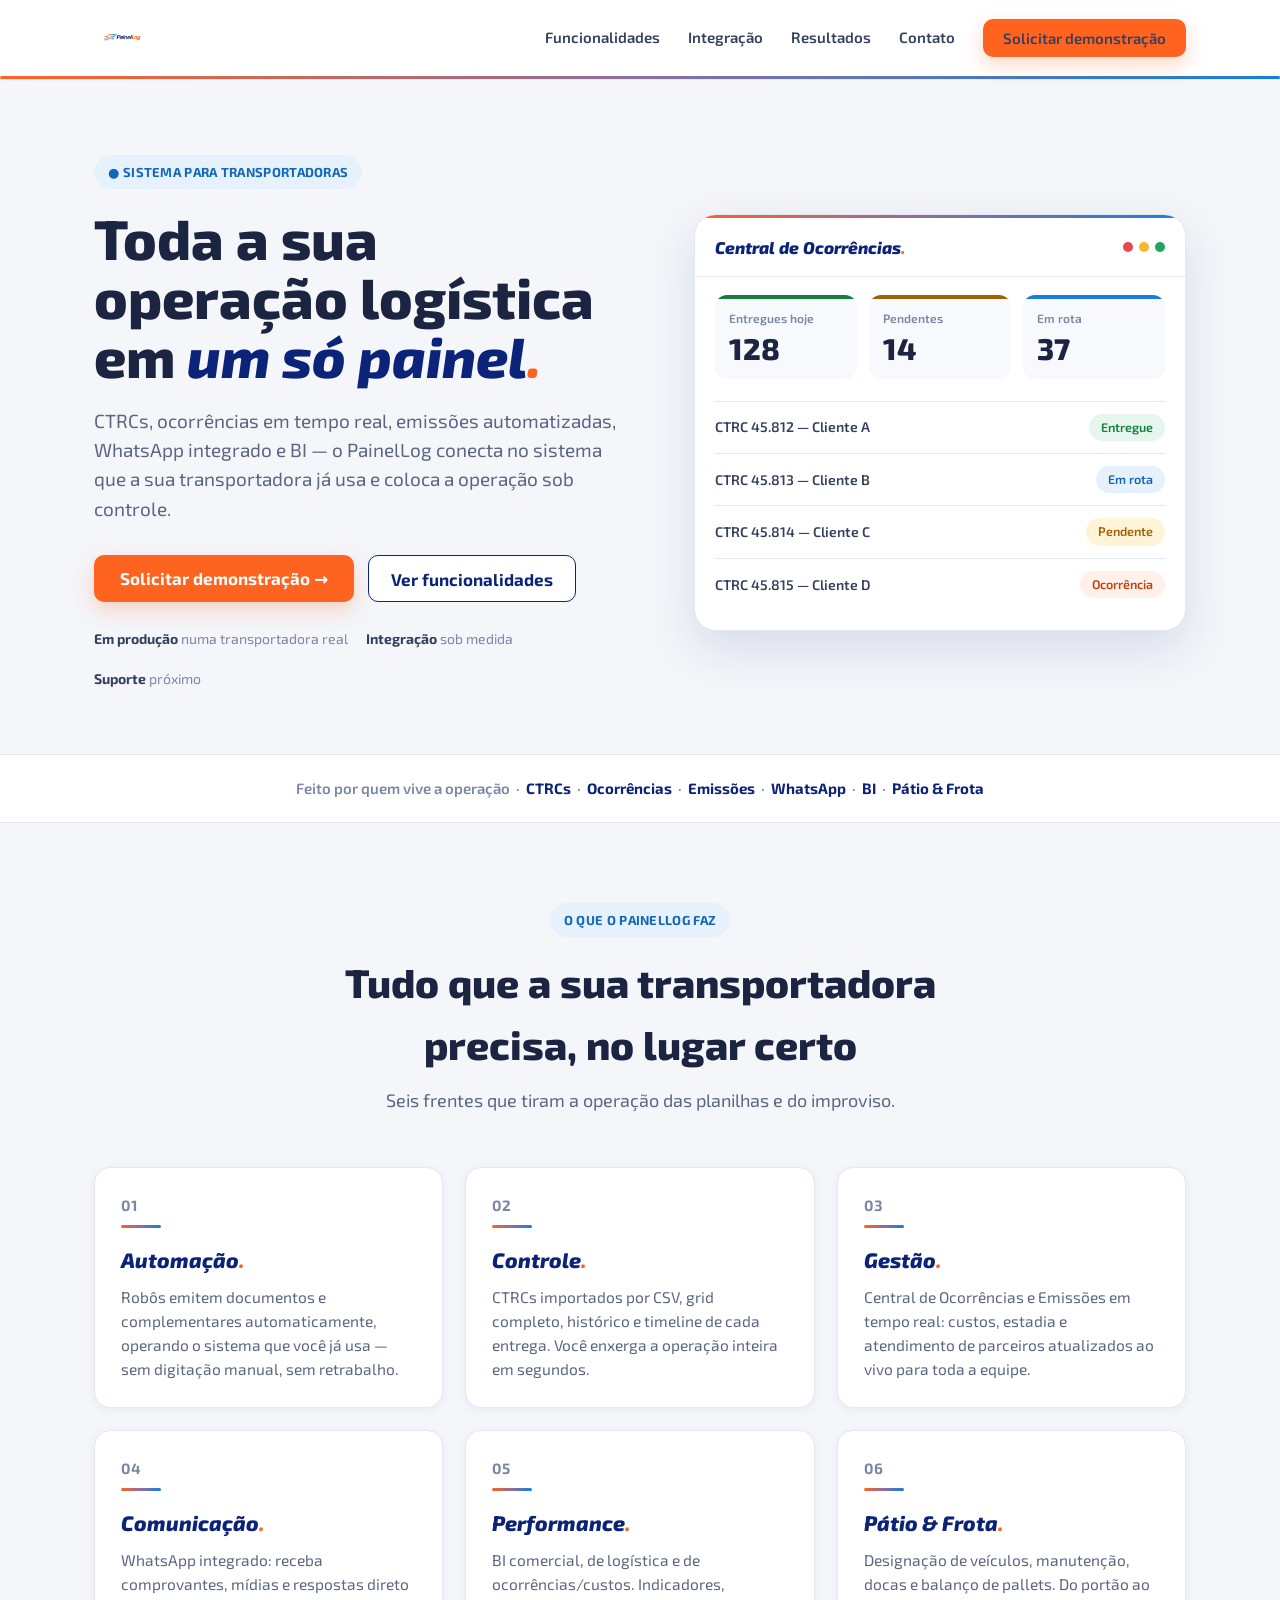
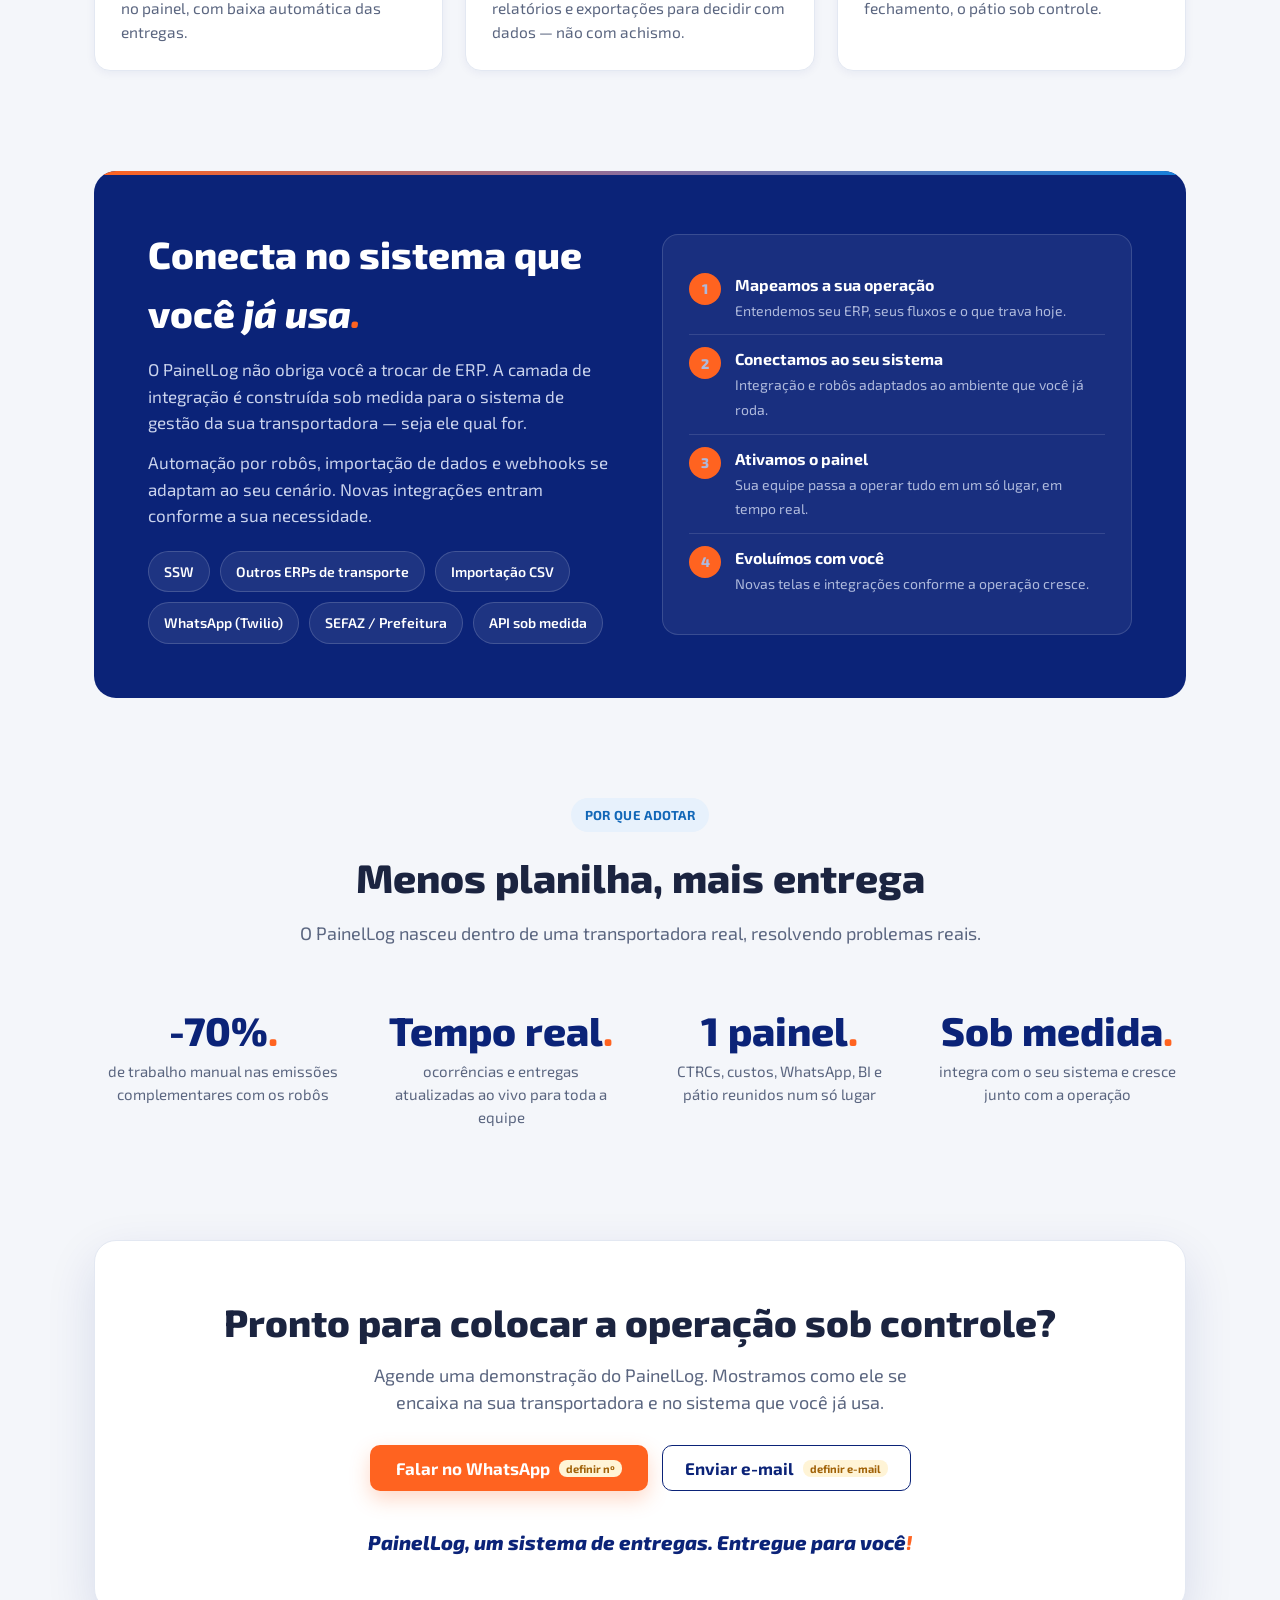
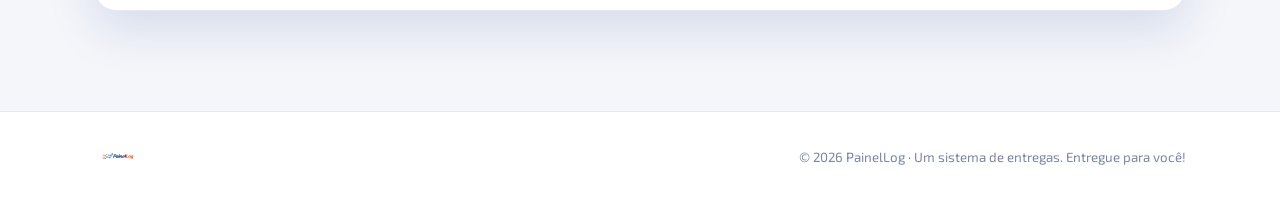
==== index.html @ 9c0a28b3 "Landing page PainelLog (site de divulgação) Site estático single-file com a identidade visual Painel" ====
<!doctype html>
<html lang="pt-BR">
<head>
<meta charset="utf-8">
<meta name="viewport" content="width=device-width, initial-scale=1">
<title>PainelLog — Um sistema de entregas. Entregue para você!</title>
<meta name="description" content="PainelLog é o sistema de gestão para transportadoras: CTRCs, central de ocorrências em tempo real, emissões automatizadas, WhatsApp integrado, BI e controle de pátio e frota. Conecta no sistema que sua transportadora já usa.">
<meta property="og:title" content="PainelLog — sistema de entregas para transportadoras">
<meta property="og:description" content="Automação, controle e gestão da sua operação logística em um só painel. Conecta no sistema que você já usa.">
<meta property="og:type" content="website">
<meta property="og:locale" content="pt_BR">
<link rel="preconnect" href="https://fonts.googleapis.com">
<link rel="preconnect" href="https://fonts.gstatic.com" crossorigin>
<link href="https://fonts.googleapis.com/css2?family=Exo+2:ital,wght@0,400;0,500;0,600;0,700;0,800;1,800&display=swap" rel="stylesheet">
<style>
:root{
  --pl-navy:#0B2378; --pl-orange:#FF6320; --pl-blue:#1580DB; --pl-purple:#8A6FA0;
  --pl-gradient:linear-gradient(90deg,#FF6320 0%,#8A6FA0 50%,#1580DB 100%);
  --pl-bg:#F4F6FA; --pl-surface:#FFFFFF; --pl-surface-alt:#F7F9FD;
  --pl-border:#D9DFEB; --pl-divider:#E3E8F2;
  --pl-text:#1B2440; --pl-text-2:#34405E; --pl-text-3:#5B6680; --pl-text-4:#7A86A3;
  --pl-success-bg:#E6F6EE; --pl-success-fg:#15803D;
  --pl-warning-bg:#FFF4D6; --pl-warning-fg:#A16207;
  --pl-alert-bg:#FFF1EA; --pl-alert-fg:#C2410C;
  --pl-info-bg:#E7F1FC; --pl-info-fg:#1267B8;
  --pl-font:'Exo 2',system-ui,sans-serif;
  --pl-radius-sm:10px; --pl-radius-md:16px; --pl-radius-lg:22px; --pl-radius-pill:999px;
  --pl-shadow-card:0 2px 10px rgba(11,35,120,.06);
  --pl-shadow-lift:0 18px 50px rgba(11,35,120,.12);
  --pl-maxw:1140px;
}
*{box-sizing:border-box}
html{scroll-behavior:smooth}
body{margin:0;background:var(--pl-bg);color:var(--pl-text);font-family:var(--pl-font);line-height:1.55;-webkit-font-smoothing:antialiased}
a{color:var(--pl-blue);text-decoration:none}
a:hover{color:var(--pl-navy)}
img{max-width:100%;display:block}
.wrap{max-width:var(--pl-maxw);margin:0 auto;padding:0 24px}
.pl-title{font-weight:800;font-style:italic;color:var(--pl-navy)}
.pl-title .dot{color:var(--pl-orange)}
.grad-line{height:3px;background:var(--pl-gradient);border-radius:2px}

/* Botões */
.btn{display:inline-flex;align-items:center;gap:9px;font:700 17px var(--pl-font);border-radius:var(--pl-radius-sm);padding:13px 26px;border:0;cursor:pointer;transition:.18s transform,.18s box-shadow,.18s background}
.btn--primary{background:var(--pl-orange);color:#fff;box-shadow:0 8px 20px rgba(255,99,32,.25)}
.btn--primary:hover{color:#fff;transform:translateY(-2px);box-shadow:0 12px 26px rgba(255,99,32,.34)}
.btn--secondary{background:var(--pl-navy);color:#fff}
.btn--secondary:hover{color:#fff;transform:translateY(-2px)}
.btn--outline{background:#fff;color:var(--pl-navy);border:1.5px solid var(--pl-navy);padding:11.5px 22px}
.btn--outline:hover{background:var(--pl-navy);color:#fff}
.btn--ghost{background:transparent;color:var(--pl-navy);padding:10px 14px}

/* Header */
header{position:sticky;top:0;z-index:50;background:var(--pl-surface);box-shadow:0 1px 0 var(--pl-divider)}
header .bar{display:flex;align-items:center;justify-content:space-between;height:76px}
.brand{display:flex;align-items:center;gap:10px}
.brand img{height:40px;width:auto}
nav.main{display:flex;gap:28px;align-items:center}
nav.main a{color:var(--pl-text-2);font-weight:600;font-size:15px}
nav.main a:hover{color:var(--pl-navy)}
header .grad-line{height:3px}
.menu-btn{display:none;background:none;border:0;cursor:pointer;padding:8px}
.menu-btn span{display:block;width:24px;height:2.5px;background:var(--pl-navy);margin:5px 0;border-radius:2px}

/* Hero */
.hero{padding:76px 0 64px}
.hero .grid{display:grid;grid-template-columns:1.05fr .95fr;gap:56px;align-items:center}
.eyebrow{display:inline-flex;align-items:center;gap:8px;background:var(--pl-info-bg);color:var(--pl-info-fg);font-weight:700;font-size:13px;letter-spacing:.3px;text-transform:uppercase;padding:7px 14px;border-radius:var(--pl-radius-pill)}
.hero h1{font-size:clamp(34px,5vw,56px);line-height:1.05;margin:20px 0 0;font-weight:800;color:var(--pl-text)}
.hero h1 .pl-title{display:inline}
.hero p.lead{font-size:19px;color:var(--pl-text-3);margin:20px 0 32px;max-width:540px}
.hero .cta-row{display:flex;gap:14px;flex-wrap:wrap}
.hero .trust{margin-top:26px;color:var(--pl-text-4);font-size:14px;display:flex;gap:18px;flex-wrap:wrap}
.hero .trust b{color:var(--pl-text-2)}

/* Mockup do painel */
.mock{background:var(--pl-surface);border-radius:var(--pl-radius-lg);box-shadow:var(--pl-shadow-lift);overflow:hidden;border:1px solid var(--pl-divider)}
.mock .top{height:3px;background:var(--pl-gradient)}
.mock .mhead{display:flex;align-items:center;justify-content:space-between;padding:16px 20px;border-bottom:1px solid var(--pl-divider)}
.mock .mtitle{font-weight:800;font-style:italic;color:var(--pl-navy);font-size:17px}
.mock .mtitle .dot{color:var(--pl-orange)}
.dots{display:flex;gap:6px}
.dots i{width:10px;height:10px;border-radius:50%;display:block}
.kpis{display:grid;grid-template-columns:repeat(3,1fr);gap:12px;padding:18px 20px}
.kpi{background:var(--pl-surface-alt);border-radius:12px;padding:14px;position:relative;overflow:hidden}
.kpi::before{content:"";position:absolute;top:0;left:0;right:0;height:4px}
.kpi.k1::before{background:var(--pl-success-fg)}
.kpi.k2::before{background:var(--pl-warning-fg)}
.kpi.k3::before{background:var(--pl-blue)}
.kpi .lbl{font-size:12px;color:var(--pl-text-4);font-weight:600}
.kpi .val{font-size:30px;font-weight:800;line-height:1.1;color:var(--pl-text);margin-top:4px}
.rows{padding:4px 20px 20px}
.row{display:flex;align-items:center;justify-content:space-between;padding:12px 0;border-top:1px solid var(--pl-divider)}
.row .who{font-weight:600;color:var(--pl-text-2);font-size:14px}
.pill{display:inline-block;padding:4px 12px;border-radius:var(--pl-radius-pill);font-size:12.5px;font-weight:600}
.pill--success{background:var(--pl-success-bg);color:var(--pl-success-fg)}
.pill--warning{background:var(--pl-warning-bg);color:var(--pl-warning-fg)}
.pill--alert{background:var(--pl-alert-bg);color:var(--pl-alert-fg)}
.pill--info{background:var(--pl-info-bg);color:var(--pl-info-fg)}

/* Faixa de logos / credibilidade */
.band{background:var(--pl-surface);border-top:1px solid var(--pl-divider);border-bottom:1px solid var(--pl-divider)}
.band .wrap{display:flex;align-items:center;justify-content:center;gap:40px;flex-wrap:wrap;padding:22px 24px;color:var(--pl-text-4);font-weight:600;font-size:15px}
.band .wrap b{color:var(--pl-navy)}

/* Seções */
section.block{padding:80px 0}
.sec-head{max-width:720px;margin:0 auto 52px;text-align:center}
.sec-head .eyebrow{margin-bottom:14px}
.sec-head h2{font-size:clamp(28px,3.6vw,40px);margin:0 0 12px;font-weight:800;color:var(--pl-text)}
.sec-head p{color:var(--pl-text-3);font-size:18px;margin:0}

/* Funcionalidades 01-06 */
.features{display:grid;grid-template-columns:repeat(3,1fr);gap:22px}
.feat{background:var(--pl-surface);border-radius:var(--pl-radius-md);box-shadow:var(--pl-shadow-card);padding:26px;border:1px solid var(--pl-divider);transition:.2s transform,.2s box-shadow}
.feat:hover{transform:translateY(-4px);box-shadow:var(--pl-shadow-lift)}
.feat .num{font-weight:700;font-size:15px;color:var(--pl-text-4);letter-spacing:1px}
.feat .num-line{width:40px;margin:8px 0 16px}
.feat h3{margin:0 0 8px;font-size:21px;font-weight:800;font-style:italic;color:var(--pl-navy)}
.feat h3 .dot{color:var(--pl-orange)}
.feat p{margin:0;color:var(--pl-text-3);font-size:15.5px}

/* Integração */
.integra{background:var(--pl-navy);color:#fff;border-radius:var(--pl-radius-lg);padding:54px;position:relative;overflow:hidden}
.integra::after{content:"";position:absolute;inset:0 0 auto 0;height:4px;background:var(--pl-gradient)}
.integra .grid{display:grid;grid-template-columns:1fr 1fr;gap:44px;align-items:center}
.integra h2{color:#fff;font-size:clamp(26px,3.4vw,38px);margin:0 0 14px;font-weight:800}
.integra h2 .pl-title{color:#fff}
.integra h2 .dot{color:var(--pl-orange)}
.integra p{color:#C9D2EC;font-size:17px;margin:0 0 14px}
.chips{display:flex;flex-wrap:wrap;gap:10px;margin-top:22px}
.chip{background:rgba(255,255,255,.08);border:1px solid rgba(255,255,255,.16);color:#fff;padding:9px 15px;border-radius:var(--pl-radius-pill);font-size:14px;font-weight:600}
.flow{background:rgba(255,255,255,.06);border:1px solid rgba(255,255,255,.14);border-radius:var(--pl-radius-md);padding:26px}
.flow .step{display:flex;gap:14px;align-items:flex-start;padding:12px 0}
.flow .step:not(:last-child){border-bottom:1px solid rgba(255,255,255,.12)}
.flow .dotn{flex:0 0 32px;height:32px;border-radius:50%;background:var(--pl-orange);color:#fff;font-weight:800;display:flex;align-items:center;justify-content:center;font-size:15px}
.flow .step b{color:#fff;display:block;font-size:16px}
.flow .step span{color:#AEB9DC;font-size:14px}

/* Benefícios */
.benefits{display:grid;grid-template-columns:repeat(4,1fr);gap:20px}
.benefit{text-align:center;padding:10px}
.benefit .big{font-size:40px;font-weight:800;color:var(--pl-navy);line-height:1}
.benefit .big .dot{color:var(--pl-orange)}
.benefit p{color:var(--pl-text-3);font-size:15px;margin:10px 0 0}

/* CTA final */
.cta{background:var(--pl-surface);border-radius:var(--pl-radius-lg);box-shadow:var(--pl-shadow-lift);border:1px solid var(--pl-divider);padding:52px;text-align:center}
.cta h2{font-size:clamp(26px,3.4vw,38px);margin:0 0 10px;font-weight:800;color:var(--pl-text)}
.cta p{color:var(--pl-text-3);font-size:18px;margin:0 auto 28px;max-width:560px}
.cta .cta-row{display:flex;gap:14px;justify-content:center;flex-wrap:wrap}
.signature{margin-top:36px;font-weight:800;font-style:italic;color:var(--pl-navy);font-size:20px}
.signature .dot{color:var(--pl-orange)}

/* Footer */
footer{background:var(--pl-surface);border-top:1px solid var(--pl-divider);margin-top:20px}
footer .wrap{display:flex;align-items:center;justify-content:space-between;padding:28px 24px;flex-wrap:wrap;gap:16px}
footer .brand img{height:34px}
footer small{color:var(--pl-text-4)}
.todo{background:var(--pl-warning-bg);color:var(--pl-warning-fg);border-radius:8px;padding:2px 7px;font-size:11px;font-weight:700;vertical-align:middle}

@media(max-width:900px){
  nav.main{display:none}
  .menu-btn{display:block}
  .hero .grid{grid-template-columns:1fr;gap:38px}
  .features{grid-template-columns:1fr 1fr}
  .integra .grid{grid-template-columns:1fr;gap:28px}
  .integra{padding:36px}
  .benefits{grid-template-columns:1fr 1fr}
}
@media(max-width:560px){
  .features{grid-template-columns:1fr}
  .kpis{grid-template-columns:1fr 1fr}
  .cta,.mock .mhead{padding:28px}
  .hero{padding:48px 0 40px}
  section.block{padding:56px 0}
}
</style>
</head>
<body>

<header>
  <div class="wrap bar">
    <div class="brand">
      <img src="assets/painellog-logo.webp" alt="PainelLog">
    </div>
    <nav class="main">
      <a href="#funcionalidades">Funcionalidades</a>
      <a href="#integracao">Integração</a>
      <a href="#resultados">Resultados</a>
      <a href="#contato">Contato</a>
      <a href="#contato" class="btn btn--primary" style="padding:10px 20px;font-size:15px">Solicitar demonstração</a>
    </nav>
    <button class="menu-btn" aria-label="Menu"><span></span><span></span><span></span></button>
  </div>
  <div class="grad-line"></div>
</header>

<!-- HERO -->
<section class="hero">
  <div class="wrap grid">
    <div>
      <span class="eyebrow">● Sistema para transportadoras</span>
      <h1>Toda a sua operação logística em <span class="pl-title">um só painel<span class="dot">.</span></span></h1>
      <p class="lead">CTRCs, ocorrências em tempo real, emissões automatizadas, WhatsApp integrado e BI — o PainelLog conecta no sistema que a sua transportadora já usa e coloca a operação sob controle.</p>
      <div class="cta-row">
        <a href="#contato" class="btn btn--primary">Solicitar demonstração →</a>
        <a href="#funcionalidades" class="btn btn--outline">Ver funcionalidades</a>
      </div>
      <div class="trust">
        <span><b>Em produção</b> numa transportadora real</span>
        <span><b>Integração</b> sob medida</span>
        <span><b>Suporte</b> próximo</span>
      </div>
    </div>

    <!-- Mockup do painel -->
    <div class="mock" aria-hidden="true">
      <div class="top"></div>
      <div class="mhead">
        <div class="mtitle">Central de Ocorrências<span class="dot">.</span></div>
        <div class="dots"><i style="background:#E5484D"></i><i style="background:#F5B82E"></i><i style="background:#22A55B"></i></div>
      </div>
      <div class="kpis">
        <div class="kpi k1"><div class="lbl">Entregues hoje</div><div class="val">128</div></div>
        <div class="kpi k2"><div class="lbl">Pendentes</div><div class="val">14</div></div>
        <div class="kpi k3"><div class="lbl">Em rota</div><div class="val">37</div></div>
      </div>
      <div class="rows">
        <div class="row"><span class="who">CTRC 45.812 — Cliente A</span><span class="pill pill--success">Entregue</span></div>
        <div class="row"><span class="who">CTRC 45.813 — Cliente B</span><span class="pill pill--info">Em rota</span></div>
        <div class="row"><span class="who">CTRC 45.814 — Cliente C</span><span class="pill pill--warning">Pendente</span></div>
        <div class="row"><span class="who">CTRC 45.815 — Cliente D</span><span class="pill pill--alert">Ocorrência</span></div>
      </div>
    </div>
  </div>
</section>

<!-- BAND -->
<div class="band">
  <div class="wrap">
    <span>Feito por quem vive a operação &nbsp;·&nbsp; <b>CTRCs</b> &nbsp;·&nbsp; <b>Ocorrências</b> &nbsp;·&nbsp; <b>Emissões</b> &nbsp;·&nbsp; <b>WhatsApp</b> &nbsp;·&nbsp; <b>BI</b> &nbsp;·&nbsp; <b>Pátio &amp; Frota</b></span>
  </div>
</div>

<!-- FUNCIONALIDADES -->
<section class="block" id="funcionalidades">
  <div class="wrap">
    <div class="sec-head">
      <span class="eyebrow">O que o PainelLog faz</span>
      <h2>Tudo que a sua transportadora precisa, no lugar certo</h2>
      <p>Seis frentes que tiram a operação das planilhas e do improviso.</p>
    </div>
    <div class="features">
      <div class="feat">
        <div class="num">01</div><div class="grad-line num-line"></div>
        <h3>Automação<span class="dot">.</span></h3>
        <p>Robôs emitem documentos e complementares automaticamente, operando o sistema que você já usa — sem digitação manual, sem retrabalho.</p>
      </div>
      <div class="feat">
        <div class="num">02</div><div class="grad-line num-line"></div>
        <h3>Controle<span class="dot">.</span></h3>
        <p>CTRCs importados por CSV, grid completo, histórico e timeline de cada entrega. Você enxerga a operação inteira em segundos.</p>
      </div>
      <div class="feat">
        <div class="num">03</div><div class="grad-line num-line"></div>
        <h3>Gestão<span class="dot">.</span></h3>
        <p>Central de Ocorrências e Emissões em tempo real: custos, estadia e atendimento de parceiros atualizados ao vivo para toda a equipe.</p>
      </div>
      <div class="feat">
        <div class="num">04</div><div class="grad-line num-line"></div>
        <h3>Comunicação<span class="dot">.</span></h3>
        <p>WhatsApp integrado: receba comprovantes, mídias e respostas direto no painel, com baixa automática das entregas.</p>
      </div>
      <div class="feat">
        <div class="num">05</div><div class="grad-line num-line"></div>
        <h3>Performance<span class="dot">.</span></h3>
        <p>BI comercial, de logística e de ocorrências/custos. Indicadores, relatórios e exportações para decidir com dados — não com achismo.</p>
      </div>
      <div class="feat">
        <div class="num">06</div><div class="grad-line num-line"></div>
        <h3>Pátio &amp; Frota<span class="dot">.</span></h3>
        <p>Designação de veículos, manutenção, docas e balanço de pallets. Do portão ao fechamento, o pátio sob controle.</p>
      </div>
    </div>
  </div>
</section>

<!-- INTEGRAÇÃO -->
<section class="block" id="integracao" style="padding-top:20px">
  <div class="wrap">
    <div class="integra">
      <div class="grid">
        <div>
          <h2>Conecta no sistema que você <span class="pl-title">já usa<span class="dot">.</span></span></h2>
          <p>O PainelLog não obriga você a trocar de ERP. A camada de integração é construída sob medida para o sistema de gestão da sua transportadora — seja ele qual for.</p>
          <p>Automação por robôs, importação de dados e webhooks se adaptam ao seu cenário. Novas integrações entram conforme a sua necessidade.</p>
          <div class="chips">
            <span class="chip">SSW</span>
            <span class="chip">Outros ERPs de transporte</span>
            <span class="chip">Importação CSV</span>
            <span class="chip">WhatsApp (Twilio)</span>
            <span class="chip">SEFAZ / Prefeitura</span>
            <span class="chip">API sob medida</span>
          </div>
        </div>
        <div class="flow">
          <div class="step"><span class="dotn">1</span><div><b>Mapeamos a sua operação</b><span>Entendemos seu ERP, seus fluxos e o que trava hoje.</span></div></div>
          <div class="step"><span class="dotn">2</span><div><b>Conectamos ao seu sistema</b><span>Integração e robôs adaptados ao ambiente que você já roda.</span></div></div>
          <div class="step"><span class="dotn">3</span><div><b>Ativamos o painel</b><span>Sua equipe passa a operar tudo em um só lugar, em tempo real.</span></div></div>
          <div class="step"><span class="dotn">4</span><div><b>Evoluímos com você</b><span>Novas telas e integrações conforme a operação cresce.</span></div></div>
        </div>
      </div>
    </div>
  </div>
</section>

<!-- RESULTADOS -->
<section class="block" id="resultados" style="padding-top:20px">
  <div class="wrap">
    <div class="sec-head">
      <span class="eyebrow">Por que adotar</span>
      <h2>Menos planilha, mais entrega</h2>
      <p>O PainelLog nasceu dentro de uma transportadora real, resolvendo problemas reais.</p>
    </div>
    <div class="benefits">
      <div class="benefit"><div class="big">-70%<span class="dot">.</span></div><p>de trabalho manual nas emissões complementares com os robôs</p></div>
      <div class="benefit"><div class="big">Tempo&nbsp;real<span class="dot">.</span></div><p>ocorrências e entregas atualizadas ao vivo para toda a equipe</p></div>
      <div class="benefit"><div class="big">1&nbsp;painel<span class="dot">.</span></div><p>CTRCs, custos, WhatsApp, BI e pátio reunidos num só lugar</p></div>
      <div class="benefit"><div class="big">Sob&nbsp;medida<span class="dot">.</span></div><p>integra com o seu sistema e cresce junto com a operação</p></div>
    </div>
  </div>
</section>

<!-- CONTATO / CTA -->
<section class="block" id="contato" style="padding-top:20px">
  <div class="wrap">
    <div class="cta">
      <h2>Pronto para colocar a operação sob controle?</h2>
      <p>Agende uma demonstração do PainelLog. Mostramos como ele se encaixa na sua transportadora e no sistema que você já usa.</p>
      <div class="cta-row">
        <!-- TODO: trocar NUMERO pelo WhatsApp real (formato 55DDDNUMERO) -->
        <a href="https://wa.me/55SEUNUMERO?text=Quero%20uma%20demonstra%C3%A7%C3%A3o%20do%20PainelLog" class="btn btn--primary">Falar no WhatsApp <span class="todo">definir nº</span></a>
        <!-- TODO: trocar pelo e-mail comercial real -->
        <a href="mailto:contato@painellog.com.br?subject=Demonstra%C3%A7%C3%A3o%20PainelLog" class="btn btn--outline">Enviar e-mail <span class="todo">definir e-mail</span></a>
      </div>
      <div class="signature">PainelLog, um sistema de entregas. Entregue para você<span class="dot">!</span></div>
    </div>
  </div>
</section>

<footer>
  <div class="wrap">
    <div class="brand"><img src="assets/painellog-logo.webp" alt="PainelLog"></div>
    <small>© 2026 PainelLog · Um sistema de entregas. Entregue para você!</small>
  </div>
</footer>

<script>
// menu mobile simples: rola para funcionalidades (placeholder até termos um drawer)
document.querySelector('.menu-btn')?.addEventListener('click',function(){
  document.getElementById('funcionalidades')?.scrollIntoView({behavior:'smooth'});
});
</script>
</body>
</html>
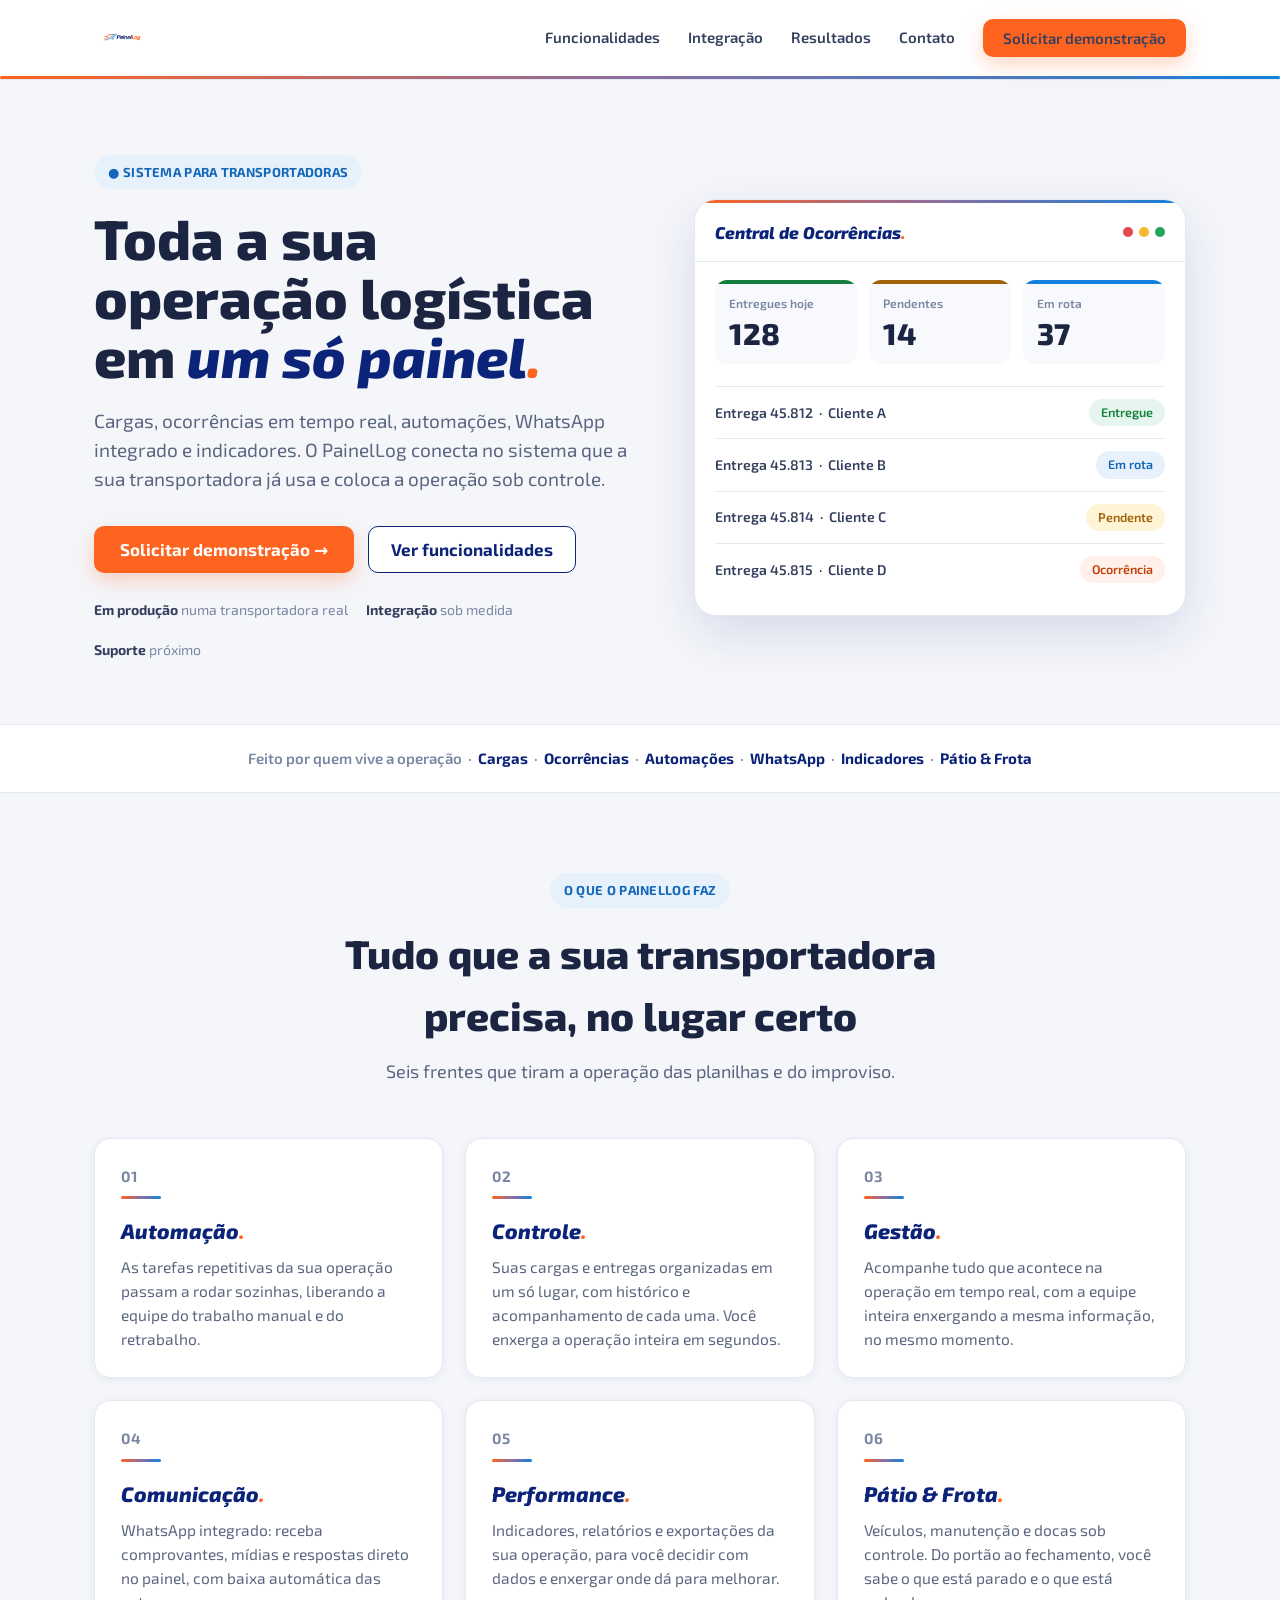
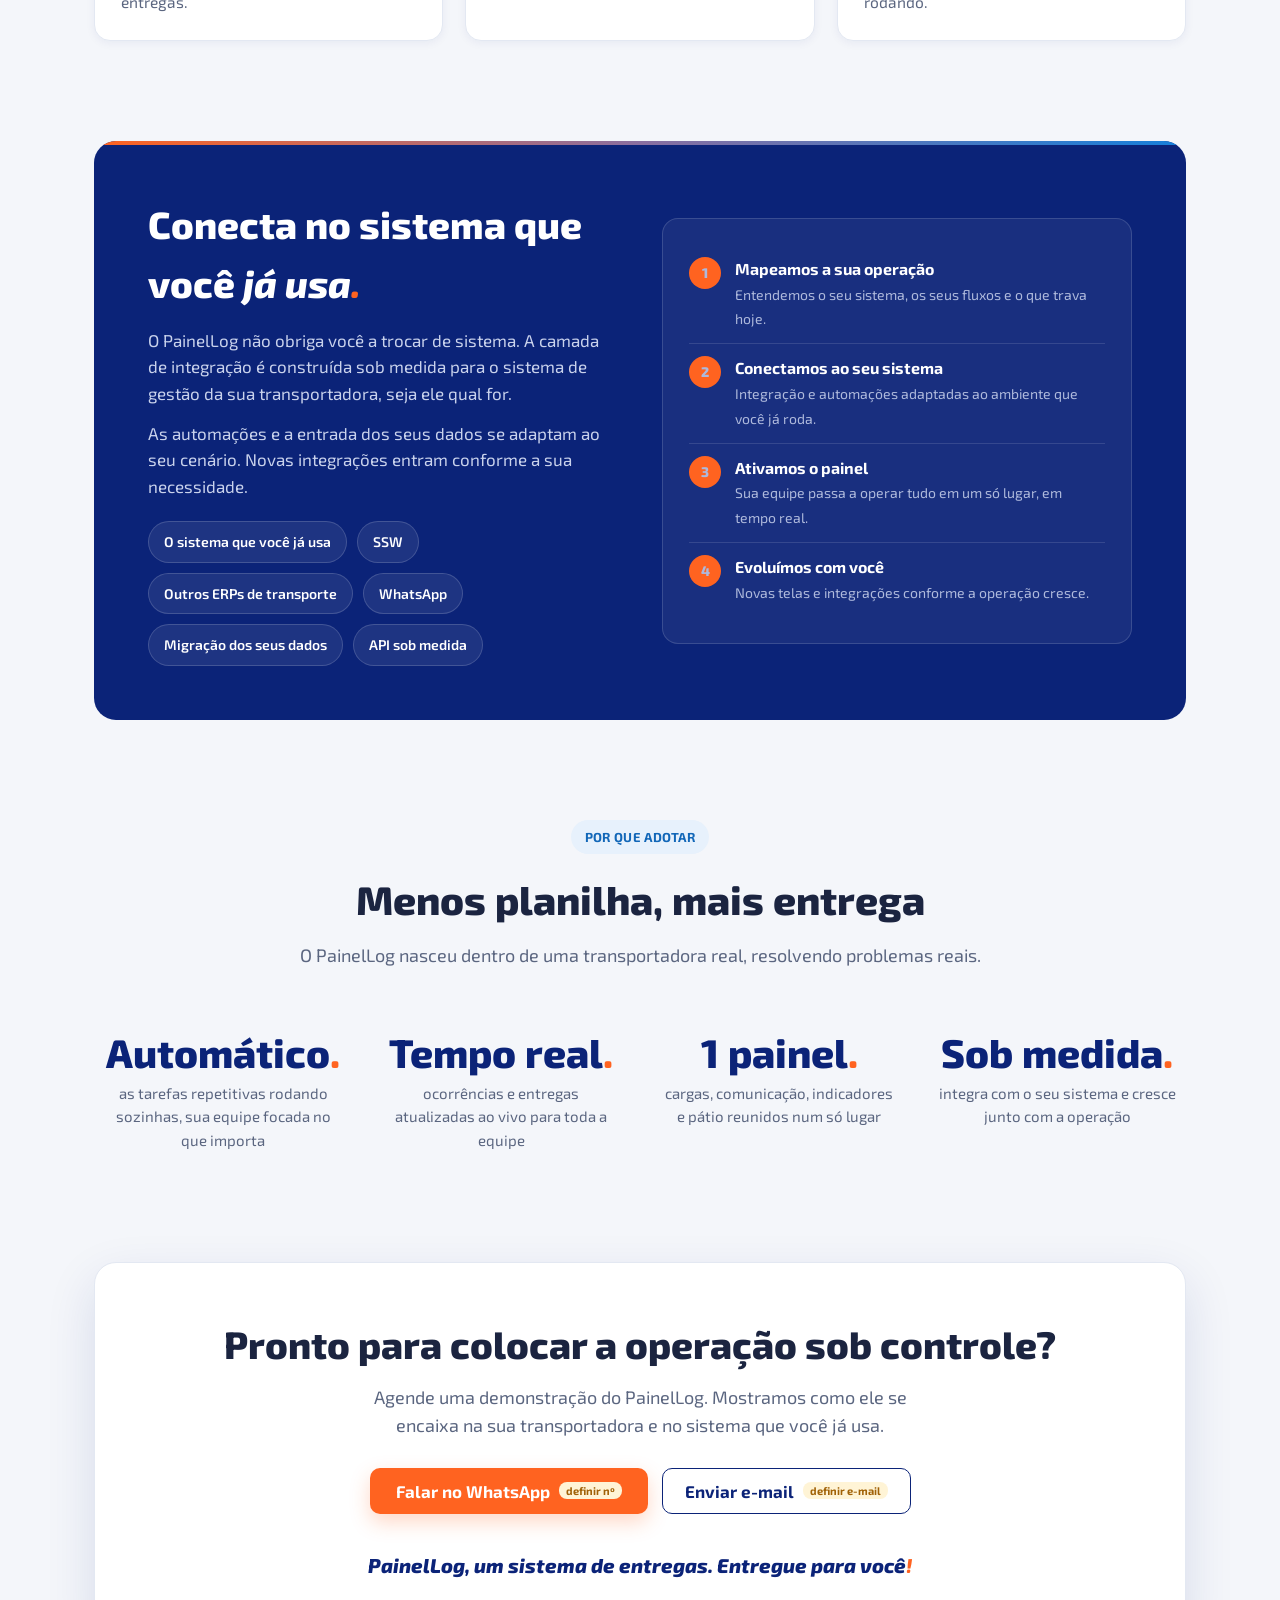
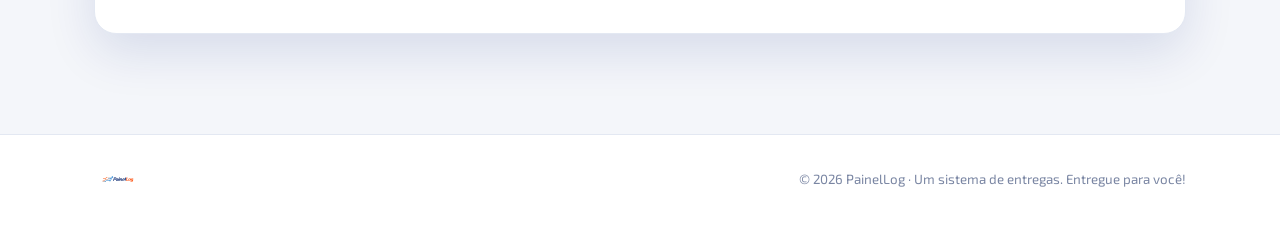
==== commit 707c4b0b: "Ajusta copy para PMEs e embute logo no HTML - Logo convertido para data URI base64 (carrega em qualq" ====
--- a/index.html
+++ b/index.html
@@ -3,9 +3,9 @@
 <head>
 <meta charset="utf-8">
 <meta name="viewport" content="width=device-width, initial-scale=1">
-<title>PainelLog — Um sistema de entregas. Entregue para você!</title>
-<meta name="description" content="PainelLog é o sistema de gestão para transportadoras: CTRCs, central de ocorrências em tempo real, emissões automatizadas, WhatsApp integrado, BI e controle de pátio e frota. Conecta no sistema que sua transportadora já usa.">
-<meta property="og:title" content="PainelLog — sistema de entregas para transportadoras">
+<title>PainelLog | Um sistema de entregas. Entregue para você!</title>
+<meta name="description" content="PainelLog é o sistema de gestão para transportadoras: suas cargas, ocorrências em tempo real, automações, WhatsApp integrado, indicadores e controle de pátio e frota. Conecta no sistema que a sua transportadora já usa.">
+<meta property="og:title" content="PainelLog | sistema de entregas para transportadoras">
 <meta property="og:description" content="Automação, controle e gestão da sua operação logística em um só painel. Conecta no sistema que você já usa.">
 <meta property="og:type" content="website">
 <meta property="og:locale" content="pt_BR">
@@ -182,7 +182,7 @@
 <header>
   <div class="wrap bar">
     <div class="brand">
-      <img src="assets/painellog-logo.webp" alt="PainelLog">
+      <img src="[data-uri]" alt="PainelLog">
     </div>
     <nav class="main">
       <a href="#funcionalidades">Funcionalidades</a>
@@ -202,7 +202,7 @@
     <div>
       <span class="eyebrow">● Sistema para transportadoras</span>
       <h1>Toda a sua operação logística em <span class="pl-title">um só painel<span class="dot">.</span></span></h1>
-      <p class="lead">CTRCs, ocorrências em tempo real, emissões automatizadas, WhatsApp integrado e BI — o PainelLog conecta no sistema que a sua transportadora já usa e coloca a operação sob controle.</p>
+      <p class="lead">Cargas, ocorrências em tempo real, automações, WhatsApp integrado e indicadores. O PainelLog conecta no sistema que a sua transportadora já usa e coloca a operação sob controle.</p>
       <div class="cta-row">
         <a href="#contato" class="btn btn--primary">Solicitar demonstração →</a>
         <a href="#funcionalidades" class="btn btn--outline">Ver funcionalidades</a>
@@ -227,10 +227,10 @@
         <div class="kpi k3"><div class="lbl">Em rota</div><div class="val">37</div></div>
       </div>
       <div class="rows">
-        <div class="row"><span class="who">CTRC 45.812 — Cliente A</span><span class="pill pill--success">Entregue</span></div>
-        <div class="row"><span class="who">CTRC 45.813 — Cliente B</span><span class="pill pill--info">Em rota</span></div>
-        <div class="row"><span class="who">CTRC 45.814 — Cliente C</span><span class="pill pill--warning">Pendente</span></div>
-        <div class="row"><span class="who">CTRC 45.815 — Cliente D</span><span class="pill pill--alert">Ocorrência</span></div>
+        <div class="row"><span class="who">Entrega 45.812 &nbsp;·&nbsp; Cliente A</span><span class="pill pill--success">Entregue</span></div>
+        <div class="row"><span class="who">Entrega 45.813 &nbsp;·&nbsp; Cliente B</span><span class="pill pill--info">Em rota</span></div>
+        <div class="row"><span class="who">Entrega 45.814 &nbsp;·&nbsp; Cliente C</span><span class="pill pill--warning">Pendente</span></div>
+        <div class="row"><span class="who">Entrega 45.815 &nbsp;·&nbsp; Cliente D</span><span class="pill pill--alert">Ocorrência</span></div>
       </div>
     </div>
   </div>
@@ -239,7 +239,7 @@
 <!-- BAND -->
 <div class="band">
   <div class="wrap">
-    <span>Feito por quem vive a operação &nbsp;·&nbsp; <b>CTRCs</b> &nbsp;·&nbsp; <b>Ocorrências</b> &nbsp;·&nbsp; <b>Emissões</b> &nbsp;·&nbsp; <b>WhatsApp</b> &nbsp;·&nbsp; <b>BI</b> &nbsp;·&nbsp; <b>Pátio &amp; Frota</b></span>
+    <span>Feito por quem vive a operação &nbsp;·&nbsp; <b>Cargas</b> &nbsp;·&nbsp; <b>Ocorrências</b> &nbsp;·&nbsp; <b>Automações</b> &nbsp;·&nbsp; <b>WhatsApp</b> &nbsp;·&nbsp; <b>Indicadores</b> &nbsp;·&nbsp; <b>Pátio &amp; Frota</b></span>
   </div>
 </div>
 
@@ -255,17 +255,17 @@
       <div class="feat">
         <div class="num">01</div><div class="grad-line num-line"></div>
         <h3>Automação<span class="dot">.</span></h3>
-        <p>Robôs emitem documentos e complementares automaticamente, operando o sistema que você já usa — sem digitação manual, sem retrabalho.</p>
+        <p>As tarefas repetitivas da sua operação passam a rodar sozinhas, liberando a equipe do trabalho manual e do retrabalho.</p>
       </div>
       <div class="feat">
         <div class="num">02</div><div class="grad-line num-line"></div>
         <h3>Controle<span class="dot">.</span></h3>
-        <p>CTRCs importados por CSV, grid completo, histórico e timeline de cada entrega. Você enxerga a operação inteira em segundos.</p>
+        <p>Suas cargas e entregas organizadas em um só lugar, com histórico e acompanhamento de cada uma. Você enxerga a operação inteira em segundos.</p>
       </div>
       <div class="feat">
         <div class="num">03</div><div class="grad-line num-line"></div>
         <h3>Gestão<span class="dot">.</span></h3>
-        <p>Central de Ocorrências e Emissões em tempo real: custos, estadia e atendimento de parceiros atualizados ao vivo para toda a equipe.</p>
+        <p>Acompanhe tudo que acontece na operação em tempo real, com a equipe inteira enxergando a mesma informação, no mesmo momento.</p>
       </div>
       <div class="feat">
         <div class="num">04</div><div class="grad-line num-line"></div>
@@ -275,12 +275,12 @@
       <div class="feat">
         <div class="num">05</div><div class="grad-line num-line"></div>
         <h3>Performance<span class="dot">.</span></h3>
-        <p>BI comercial, de logística e de ocorrências/custos. Indicadores, relatórios e exportações para decidir com dados — não com achismo.</p>
+        <p>Indicadores, relatórios e exportações da sua operação, para você decidir com dados e enxergar onde dá para melhorar.</p>
       </div>
       <div class="feat">
         <div class="num">06</div><div class="grad-line num-line"></div>
         <h3>Pátio &amp; Frota<span class="dot">.</span></h3>
-        <p>Designação de veículos, manutenção, docas e balanço de pallets. Do portão ao fechamento, o pátio sob controle.</p>
+        <p>Veículos, manutenção e docas sob controle. Do portão ao fechamento, você sabe o que está parado e o que está rodando.</p>
       </div>
     </div>
   </div>
@@ -293,20 +293,20 @@
       <div class="grid">
         <div>
           <h2>Conecta no sistema que você <span class="pl-title">já usa<span class="dot">.</span></span></h2>
-          <p>O PainelLog não obriga você a trocar de ERP. A camada de integração é construída sob medida para o sistema de gestão da sua transportadora — seja ele qual for.</p>
-          <p>Automação por robôs, importação de dados e webhooks se adaptam ao seu cenário. Novas integrações entram conforme a sua necessidade.</p>
+          <p>O PainelLog não obriga você a trocar de sistema. A camada de integração é construída sob medida para o sistema de gestão da sua transportadora, seja ele qual for.</p>
+          <p>As automações e a entrada dos seus dados se adaptam ao seu cenário. Novas integrações entram conforme a sua necessidade.</p>
           <div class="chips">
+            <span class="chip">O sistema que você já usa</span>
             <span class="chip">SSW</span>
             <span class="chip">Outros ERPs de transporte</span>
-            <span class="chip">Importação CSV</span>
-            <span class="chip">WhatsApp (Twilio)</span>
-            <span class="chip">SEFAZ / Prefeitura</span>
+            <span class="chip">WhatsApp</span>
+            <span class="chip">Migração dos seus dados</span>
             <span class="chip">API sob medida</span>
           </div>
         </div>
         <div class="flow">
-          <div class="step"><span class="dotn">1</span><div><b>Mapeamos a sua operação</b><span>Entendemos seu ERP, seus fluxos e o que trava hoje.</span></div></div>
-          <div class="step"><span class="dotn">2</span><div><b>Conectamos ao seu sistema</b><span>Integração e robôs adaptados ao ambiente que você já roda.</span></div></div>
+          <div class="step"><span class="dotn">1</span><div><b>Mapeamos a sua operação</b><span>Entendemos o seu sistema, os seus fluxos e o que trava hoje.</span></div></div>
+          <div class="step"><span class="dotn">2</span><div><b>Conectamos ao seu sistema</b><span>Integração e automações adaptadas ao ambiente que você já roda.</span></div></div>
           <div class="step"><span class="dotn">3</span><div><b>Ativamos o painel</b><span>Sua equipe passa a operar tudo em um só lugar, em tempo real.</span></div></div>
           <div class="step"><span class="dotn">4</span><div><b>Evoluímos com você</b><span>Novas telas e integrações conforme a operação cresce.</span></div></div>
         </div>
@@ -324,9 +324,9 @@
       <p>O PainelLog nasceu dentro de uma transportadora real, resolvendo problemas reais.</p>
     </div>
     <div class="benefits">
-      <div class="benefit"><div class="big">-70%<span class="dot">.</span></div><p>de trabalho manual nas emissões complementares com os robôs</p></div>
+      <div class="benefit"><div class="big">Automático<span class="dot">.</span></div><p>as tarefas repetitivas rodando sozinhas, sua equipe focada no que importa</p></div>
       <div class="benefit"><div class="big">Tempo&nbsp;real<span class="dot">.</span></div><p>ocorrências e entregas atualizadas ao vivo para toda a equipe</p></div>
-      <div class="benefit"><div class="big">1&nbsp;painel<span class="dot">.</span></div><p>CTRCs, custos, WhatsApp, BI e pátio reunidos num só lugar</p></div>
+      <div class="benefit"><div class="big">1&nbsp;painel<span class="dot">.</span></div><p>cargas, comunicação, indicadores e pátio reunidos num só lugar</p></div>
       <div class="benefit"><div class="big">Sob&nbsp;medida<span class="dot">.</span></div><p>integra com o seu sistema e cresce junto com a operação</p></div>
     </div>
   </div>
@@ -351,7 +351,7 @@
 
 <footer>
   <div class="wrap">
-    <div class="brand"><img src="assets/painellog-logo.webp" alt="PainelLog"></div>
+    <div class="brand"><img src="[data-uri]" alt="PainelLog"></div>
     <small>© 2026 PainelLog · Um sistema de entregas. Entregue para você!</small>
   </div>
 </footer>
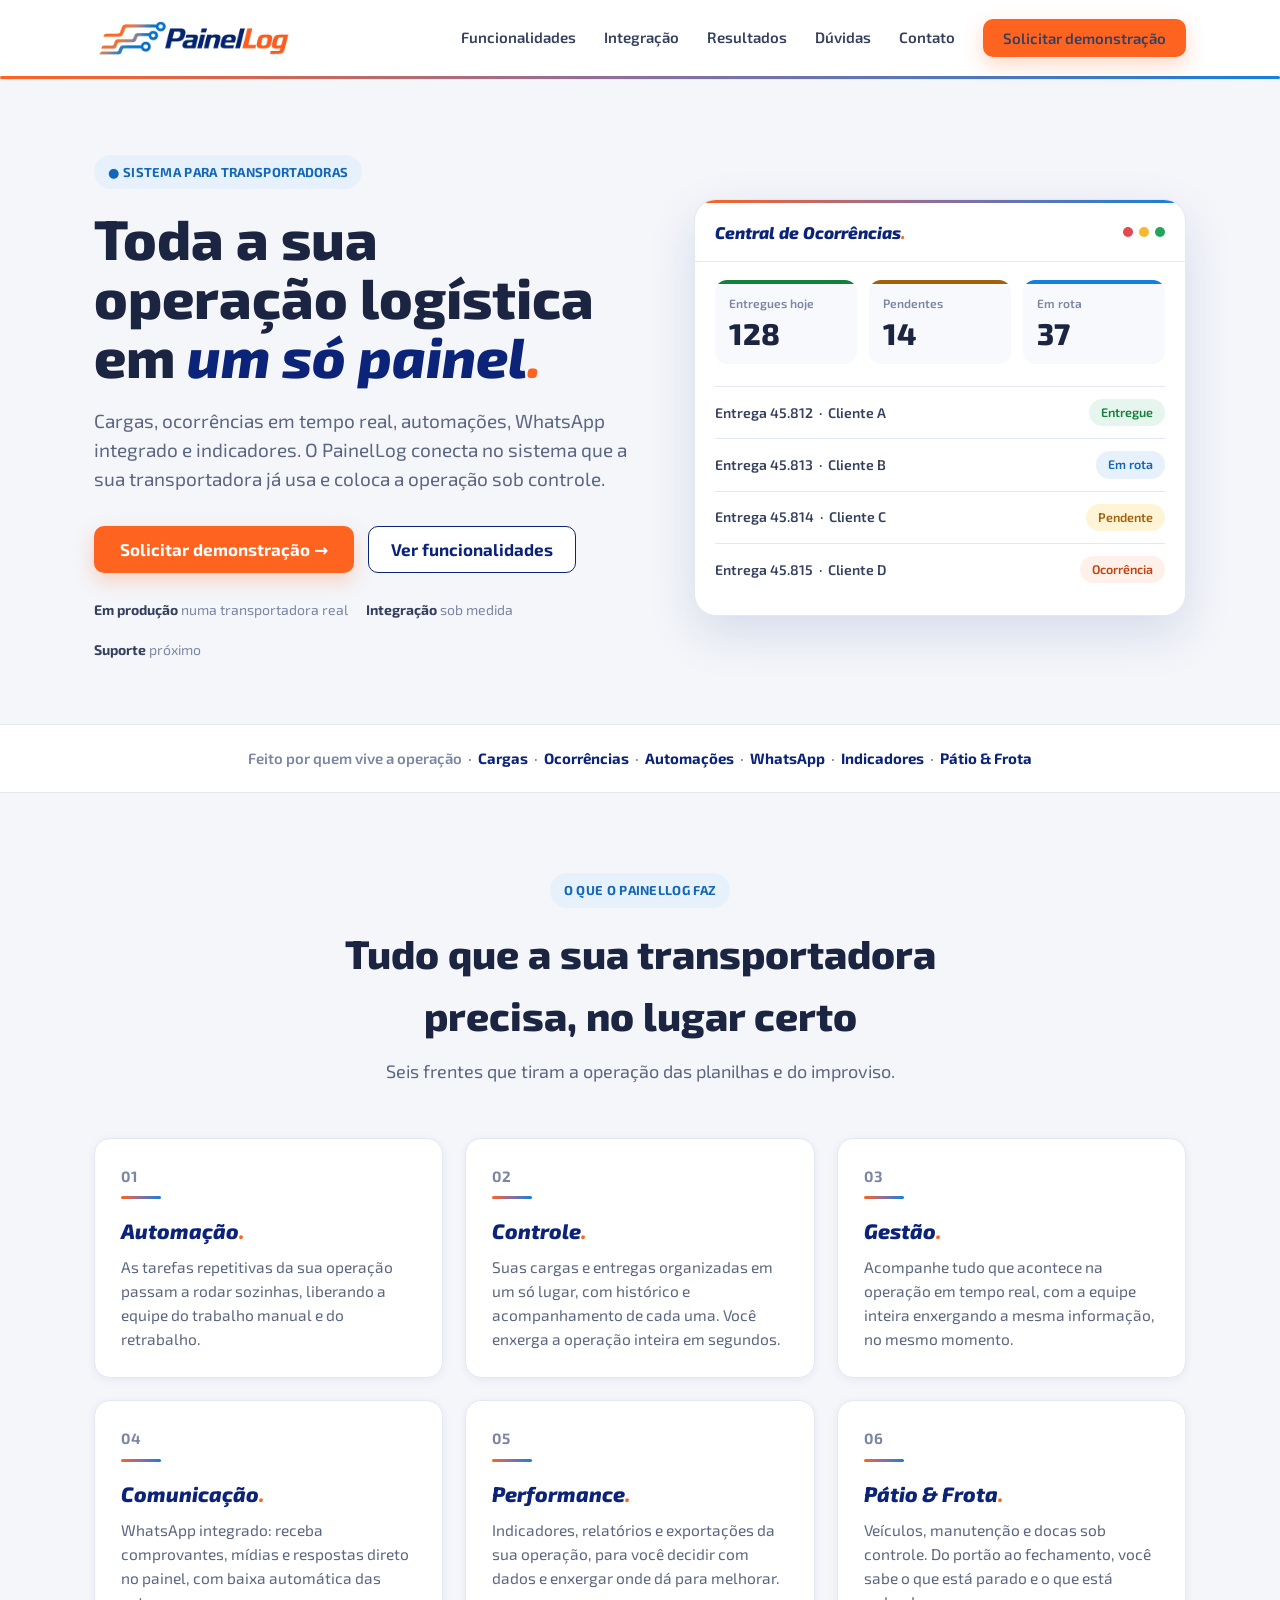
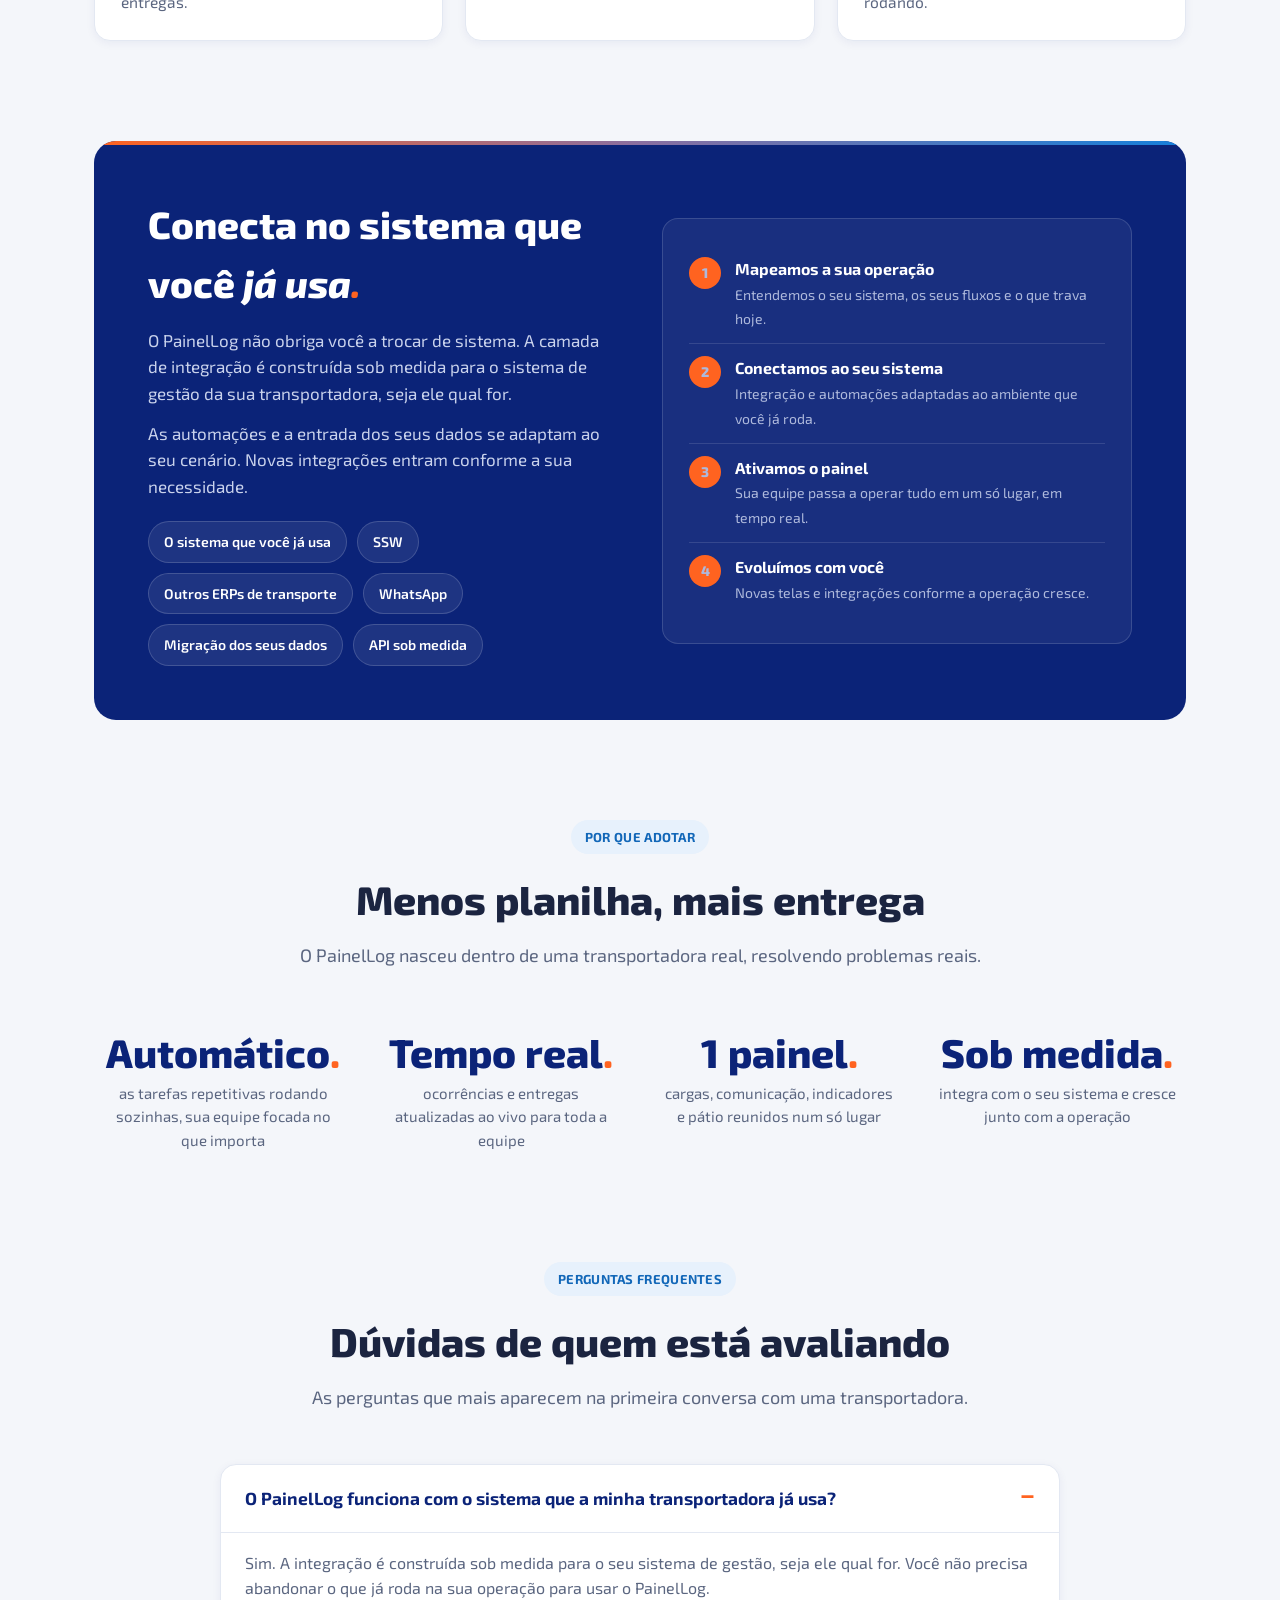
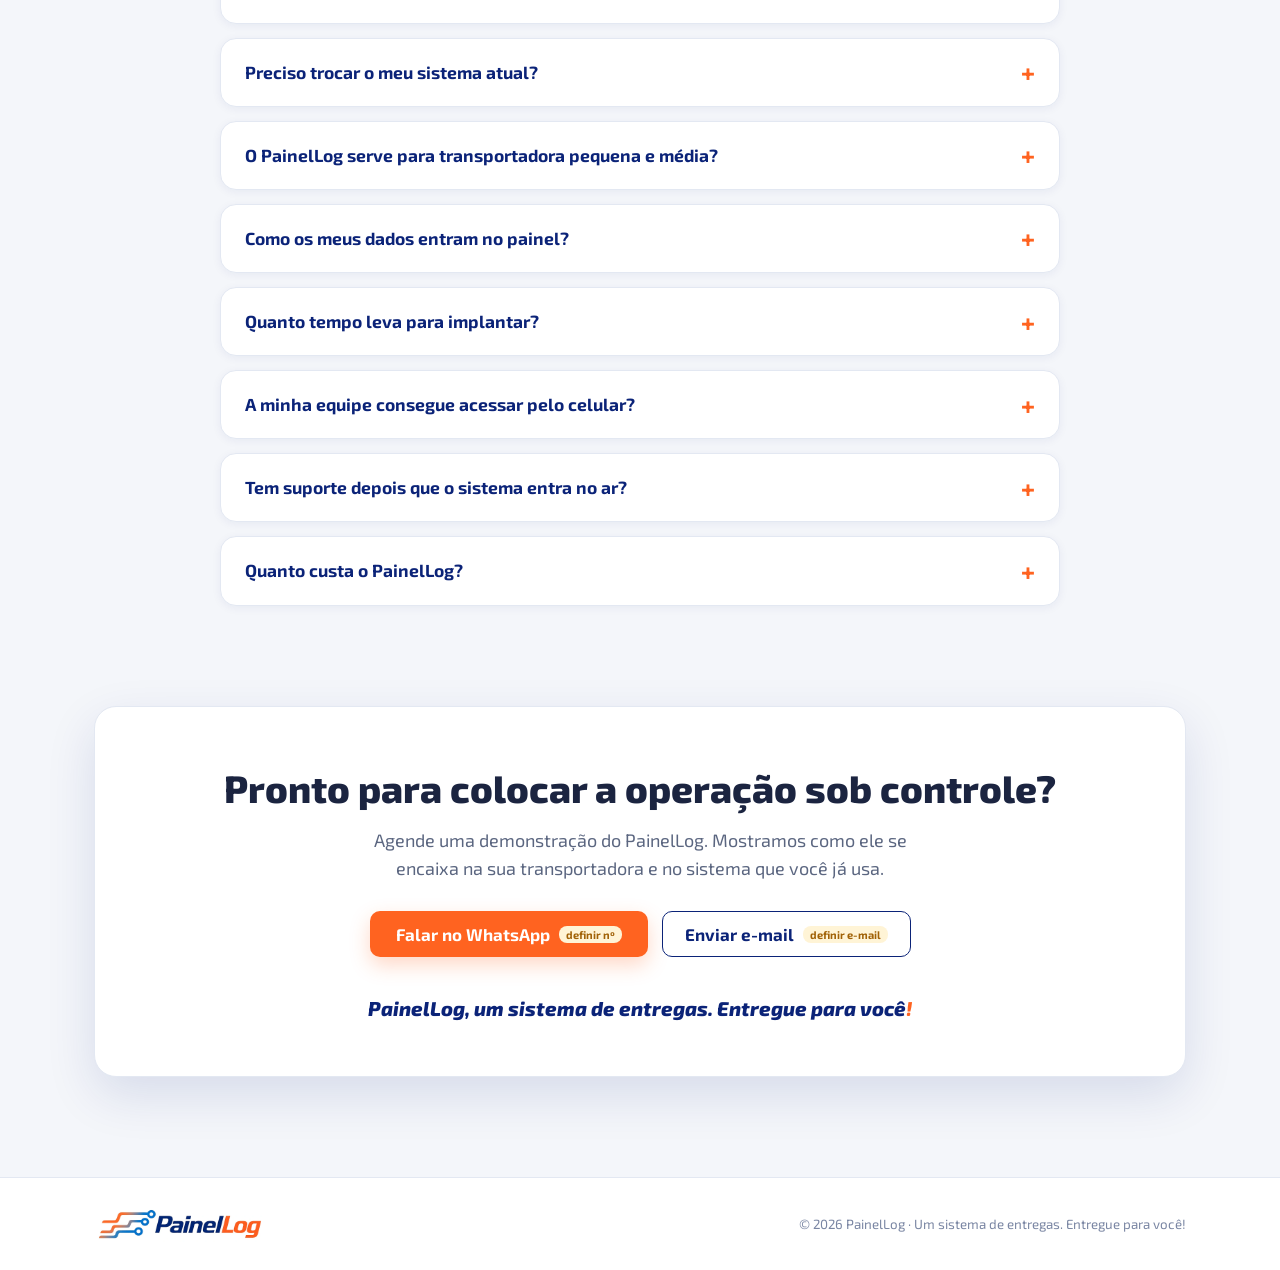
==== commit e6e1ebf2: "Corrige tamanho do logo e adiciona FAQ com dados estruturados O arquivo original tinha o logo ocupan" ====
--- a/index.html
+++ b/index.html
@@ -54,7 +54,7 @@
 header{position:sticky;top:0;z-index:50;background:var(--pl-surface);box-shadow:0 1px 0 var(--pl-divider)}
 header .bar{display:flex;align-items:center;justify-content:space-between;height:76px}
 .brand{display:flex;align-items:center;gap:10px}
-.brand img{height:40px;width:auto}
+.brand img{height:42px;width:auto}
 nav.main{display:flex;gap:28px;align-items:center}
 nav.main a{color:var(--pl-text-2);font-weight:600;font-size:15px}
 nav.main a:hover{color:var(--pl-navy)}
@@ -144,6 +144,18 @@
 .benefit .big .dot{color:var(--pl-orange)}
 .benefit p{color:var(--pl-text-3);font-size:15px;margin:10px 0 0}
 
+/* FAQ */
+.faq{max-width:840px;margin:0 auto;display:grid;gap:14px}
+.faq details{background:var(--pl-surface);border:1px solid var(--pl-divider);border-radius:var(--pl-radius-md);box-shadow:var(--pl-shadow-card);overflow:hidden}
+.faq summary{list-style:none;cursor:pointer;padding:20px 24px;font-weight:700;font-size:17.5px;color:var(--pl-navy);display:flex;align-items:center;justify-content:space-between;gap:16px}
+.faq summary::-webkit-details-marker{display:none}
+.faq summary::after{content:"+";font-size:26px;font-weight:700;color:var(--pl-orange);line-height:1;flex:0 0 auto;transition:.2s transform}
+.faq details[open] summary::after{content:"−";transform:rotate(180deg)}
+.faq details[open] summary{border-bottom:1px solid var(--pl-divider)}
+.faq .answer{padding:18px 24px 22px;color:var(--pl-text-3);font-size:16px}
+.faq .answer p{margin:0}
+.faq summary:hover{background:var(--pl-surface-alt)}
+
 /* CTA final */
 .cta{background:var(--pl-surface);border-radius:var(--pl-radius-lg);box-shadow:var(--pl-shadow-lift);border:1px solid var(--pl-divider);padding:52px;text-align:center}
 .cta h2{font-size:clamp(26px,3.4vw,38px);margin:0 0 10px;font-weight:800;color:var(--pl-text)}
@@ -155,7 +167,7 @@
 /* Footer */
 footer{background:var(--pl-surface);border-top:1px solid var(--pl-divider);margin-top:20px}
 footer .wrap{display:flex;align-items:center;justify-content:space-between;padding:28px 24px;flex-wrap:wrap;gap:16px}
-footer .brand img{height:34px}
+footer .brand img{height:36px}
 footer small{color:var(--pl-text-4)}
 .todo{background:var(--pl-warning-bg);color:var(--pl-warning-fg);border-radius:8px;padding:2px 7px;font-size:11px;font-weight:700;vertical-align:middle}
 
@@ -176,18 +188,60 @@
   section.block{padding:56px 0}
 }
 </style>
+
+<script type="application/ld+json">
+{
+  "@context": "https://schema.org",
+  "@type": "FAQPage",
+  "mainEntity": [
+    {"@type":"Question","name":"O PainelLog funciona com o sistema que a minha transportadora já usa?","acceptedAnswer":{"@type":"Answer","text":"Sim. A integração é construída sob medida para o seu sistema de gestão, seja ele qual for. Você não precisa abandonar o que já roda na sua operação para usar o PainelLog."}},
+    {"@type":"Question","name":"Preciso trocar o meu sistema atual?","acceptedAnswer":{"@type":"Answer","text":"Não. O PainelLog funciona como uma camada acima do que você já tem. Ele se conecta ao seu sistema e reúne a operação inteira em um painel só, sem obrigar a sua equipe a recomeçar do zero."}},
+    {"@type":"Question","name":"O PainelLog serve para transportadora pequena e média?","acceptedAnswer":{"@type":"Answer","text":"Sim, é exatamente o público para o qual ele foi pensado. Operações que já cresceram além da planilha, mas que não querem a complexidade nem o custo de um sistema gigante. As funcionalidades são ativadas conforme o tamanho da sua operação."}},
+    {"@type":"Question","name":"Como os meus dados entram no painel?","acceptedAnswer":{"@type":"Answer","text":"A entrada dos dados é definida na implantação, de acordo com o seu cenário. Avaliamos de onde vêm as suas informações hoje e montamos o caminho mais simples para trazê-las para o painel, sem trabalho manual para a sua equipe."}},
+    {"@type":"Question","name":"Quanto tempo leva para implantar?","acceptedAnswer":{"@type":"Answer","text":"Depende do tamanho da operação e das integrações necessárias. Começamos por um mapeamento do seu fluxo e a implantação acontece por etapas, para que a sua operação não precise parar em nenhum momento."}},
+    {"@type":"Question","name":"A minha equipe consegue acessar pelo celular?","acceptedAnswer":{"@type":"Answer","text":"Sim. O painel é acessado pelo navegador e se adapta a computador, tablet e celular, para quem está no escritório e para quem está no pátio."}},
+    {"@type":"Question","name":"Tem suporte depois que o sistema entra no ar?","acceptedAnswer":{"@type":"Answer","text":"Tem. O acompanhamento continua depois da implantação e o painel evolui junto com a sua transportadora, com novas telas e integrações conforme a operação cresce."}},
+    {"@type":"Question","name":"Quanto custa o PainelLog?","acceptedAnswer":{"@type":"Answer","text":"O valor depende do tamanho da sua operação e das integrações necessárias. Fale com a gente para receber uma proposta ajustada à sua realidade."}}
+  ]
+}
+</script>
+
+<script type="application/ld+json">
+{
+  "@context": "https://schema.org",
+  "@type": "SoftwareApplication",
+  "name": "PainelLog",
+  "applicationCategory": "BusinessApplication",
+  "applicationSubCategory": "Sistema de gestão para transportadoras",
+  "operatingSystem": "Web",
+  "inLanguage": "pt-BR",
+  "slogan": "Um sistema de entregas. Entregue para você!",
+  "description": "Sistema de gestão para transportadoras de pequeno e médio porte: controle de cargas e entregas, ocorrências em tempo real, automação de tarefas repetitivas, WhatsApp integrado, indicadores e controle de pátio e frota. Conecta no sistema de gestão que a transportadora já utiliza.",
+  "audience": {"@type":"BusinessAudience","audienceType":"Transportadoras de pequeno e médio porte"},
+  "featureList": [
+    "Automação de tarefas repetitivas da operação",
+    "Controle de cargas e entregas com histórico",
+    "Gestão da operação em tempo real",
+    "WhatsApp integrado",
+    "Indicadores e relatórios",
+    "Controle de pátio e frota"
+  ],
+  "offers": {"@type":"Offer","priceCurrency":"BRL","availability":"https://schema.org/InStock"}
+}
+</script>
 </head>
 <body>
 
 <header>
   <div class="wrap bar">
     <div class="brand">
-      <img src="[data-uri]" alt="PainelLog">
+      <img src="[data-uri]" alt="PainelLog">
     </div>
     <nav class="main">
       <a href="#funcionalidades">Funcionalidades</a>
       <a href="#integracao">Integração</a>
       <a href="#resultados">Resultados</a>
+      <a href="#faq">Dúvidas</a>
       <a href="#contato">Contato</a>
       <a href="#contato" class="btn btn--primary" style="padding:10px 20px;font-size:15px">Solicitar demonstração</a>
     </nav>
@@ -332,6 +386,51 @@
   </div>
 </section>
 
+<!-- FAQ -->
+<section class="block" id="faq" style="padding-top:20px">
+  <div class="wrap">
+    <div class="sec-head">
+      <span class="eyebrow">Perguntas frequentes</span>
+      <h2>Dúvidas de quem está avaliando</h2>
+      <p>As perguntas que mais aparecem na primeira conversa com uma transportadora.</p>
+    </div>
+    <div class="faq">
+      <details open>
+        <summary>O PainelLog funciona com o sistema que a minha transportadora já usa?</summary>
+        <div class="answer"><p>Sim. A integração é construída sob medida para o seu sistema de gestão, seja ele qual for. Você não precisa abandonar o que já roda na sua operação para usar o PainelLog.</p></div>
+      </details>
+      <details>
+        <summary>Preciso trocar o meu sistema atual?</summary>
+        <div class="answer"><p>Não. O PainelLog funciona como uma camada acima do que você já tem. Ele se conecta ao seu sistema e reúne a operação inteira em um painel só, sem obrigar a sua equipe a recomeçar do zero.</p></div>
+      </details>
+      <details>
+        <summary>O PainelLog serve para transportadora pequena e média?</summary>
+        <div class="answer"><p>Sim, é exatamente o público para o qual ele foi pensado. Operações que já cresceram além da planilha, mas que não querem a complexidade nem o custo de um sistema gigante. As funcionalidades são ativadas conforme o tamanho da sua operação.</p></div>
+      </details>
+      <details>
+        <summary>Como os meus dados entram no painel?</summary>
+        <div class="answer"><p>A entrada dos dados é definida na implantação, de acordo com o seu cenário. Avaliamos de onde vêm as suas informações hoje e montamos o caminho mais simples para trazê-las para o painel, sem trabalho manual para a sua equipe.</p></div>
+      </details>
+      <details>
+        <summary>Quanto tempo leva para implantar?</summary>
+        <div class="answer"><p>Depende do tamanho da operação e das integrações necessárias. Começamos por um mapeamento do seu fluxo e a implantação acontece por etapas, para que a sua operação não precise parar em nenhum momento.</p></div>
+      </details>
+      <details>
+        <summary>A minha equipe consegue acessar pelo celular?</summary>
+        <div class="answer"><p>Sim. O painel é acessado pelo navegador e se adapta a computador, tablet e celular, para quem está no escritório e para quem está no pátio.</p></div>
+      </details>
+      <details>
+        <summary>Tem suporte depois que o sistema entra no ar?</summary>
+        <div class="answer"><p>Tem. O acompanhamento continua depois da implantação e o painel evolui junto com a sua transportadora, com novas telas e integrações conforme a operação cresce.</p></div>
+      </details>
+      <details>
+        <summary>Quanto custa o PainelLog?</summary>
+        <div class="answer"><p>O valor depende do tamanho da sua operação e das integrações necessárias. Fale com a gente para receber uma proposta ajustada à sua realidade.</p></div>
+      </details>
+    </div>
+  </div>
+</section>
+
 <!-- CONTATO / CTA -->
 <section class="block" id="contato" style="padding-top:20px">
   <div class="wrap">
@@ -351,7 +450,7 @@
 
 <footer>
   <div class="wrap">
-    <div class="brand"><img src="[data-uri]" alt="PainelLog"></div>
+    <div class="brand"><img src="[data-uri]" alt="PainelLog"></div>
     <small>© 2026 PainelLog · Um sistema de entregas. Entregue para você!</small>
   </div>
 </footer>
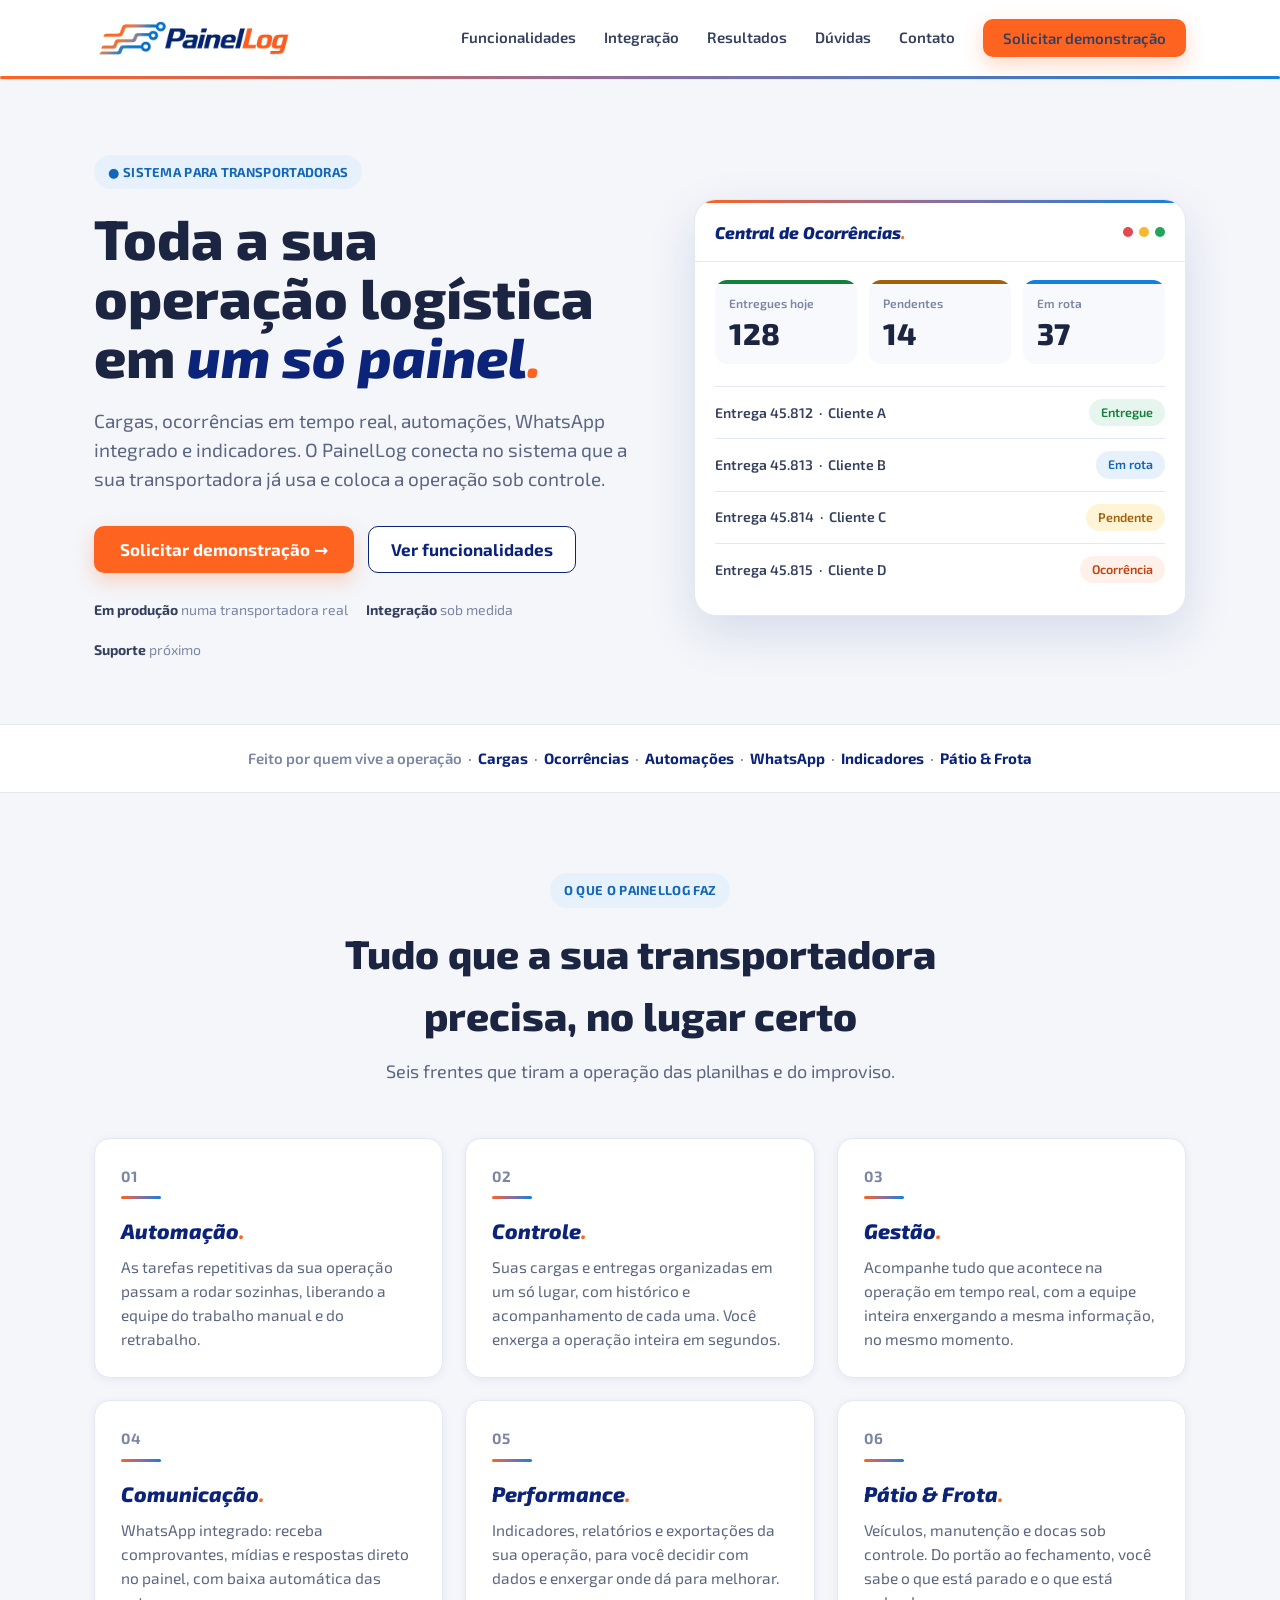
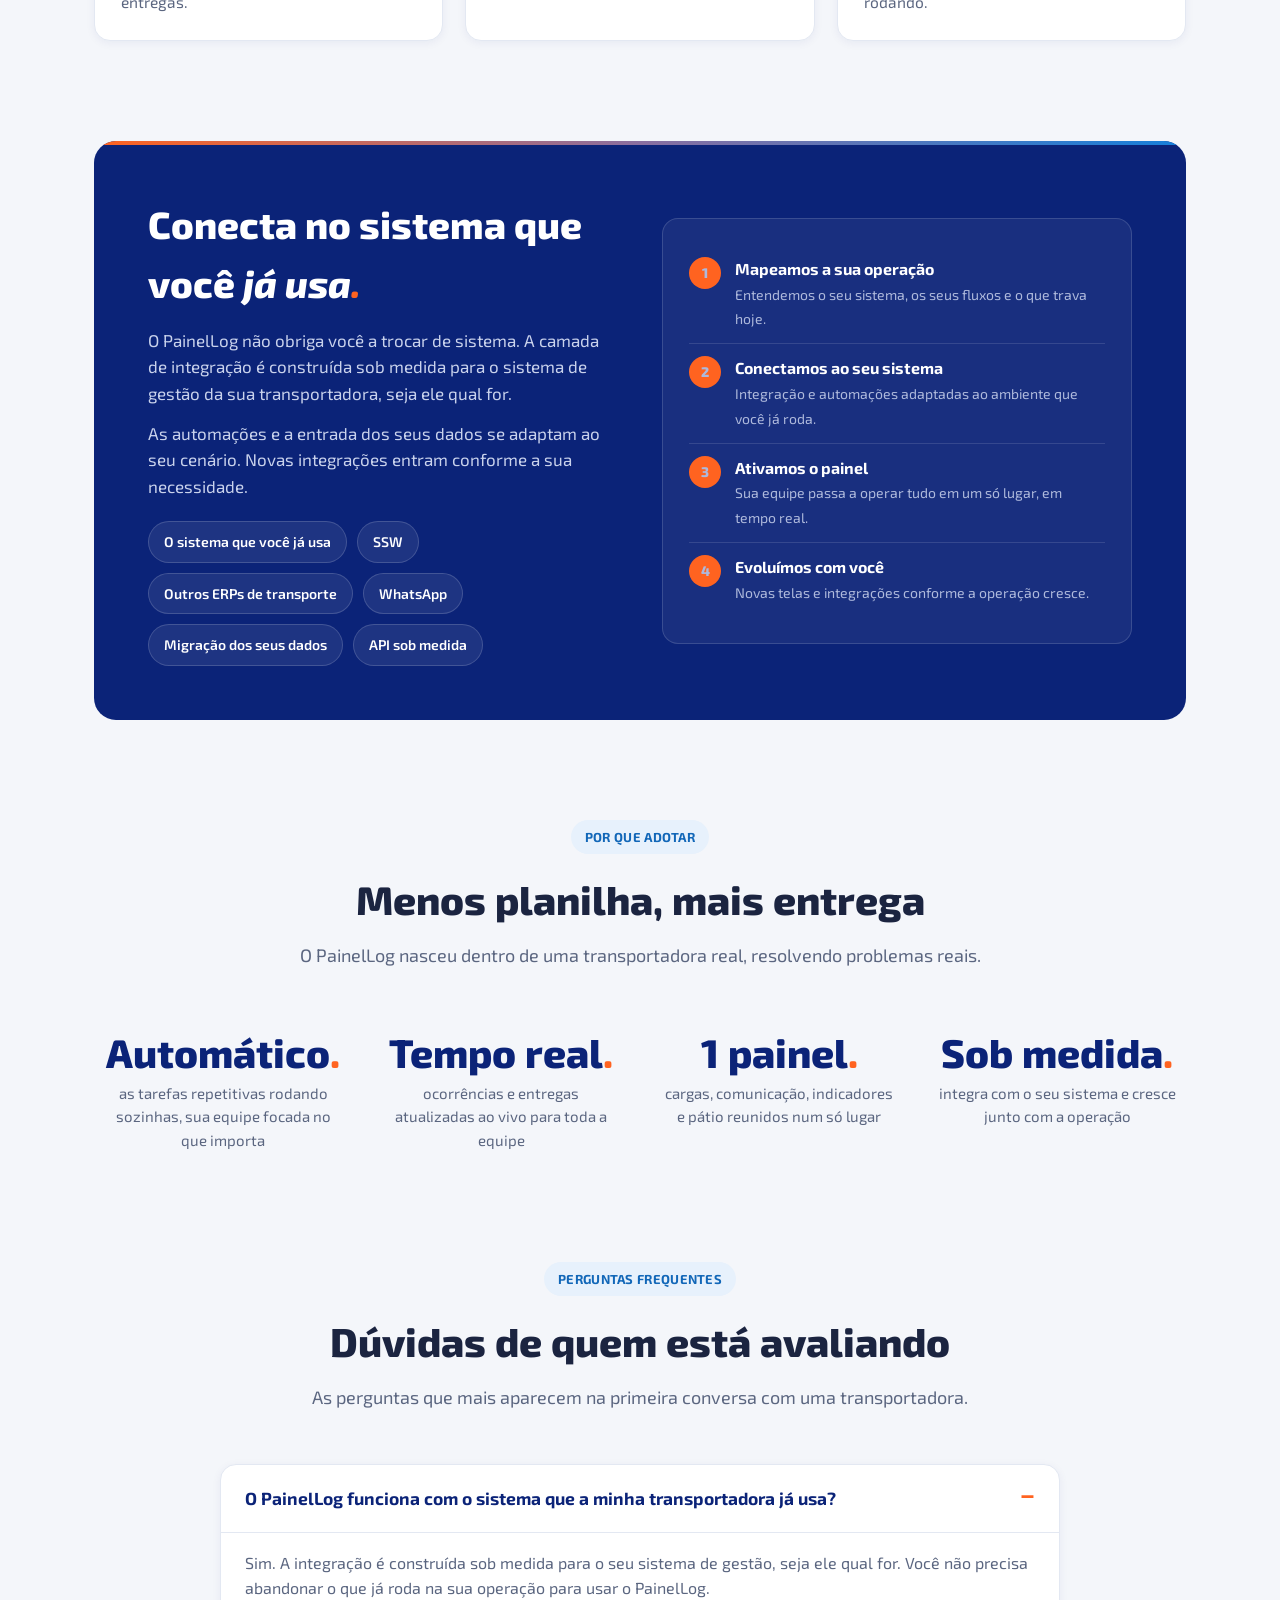
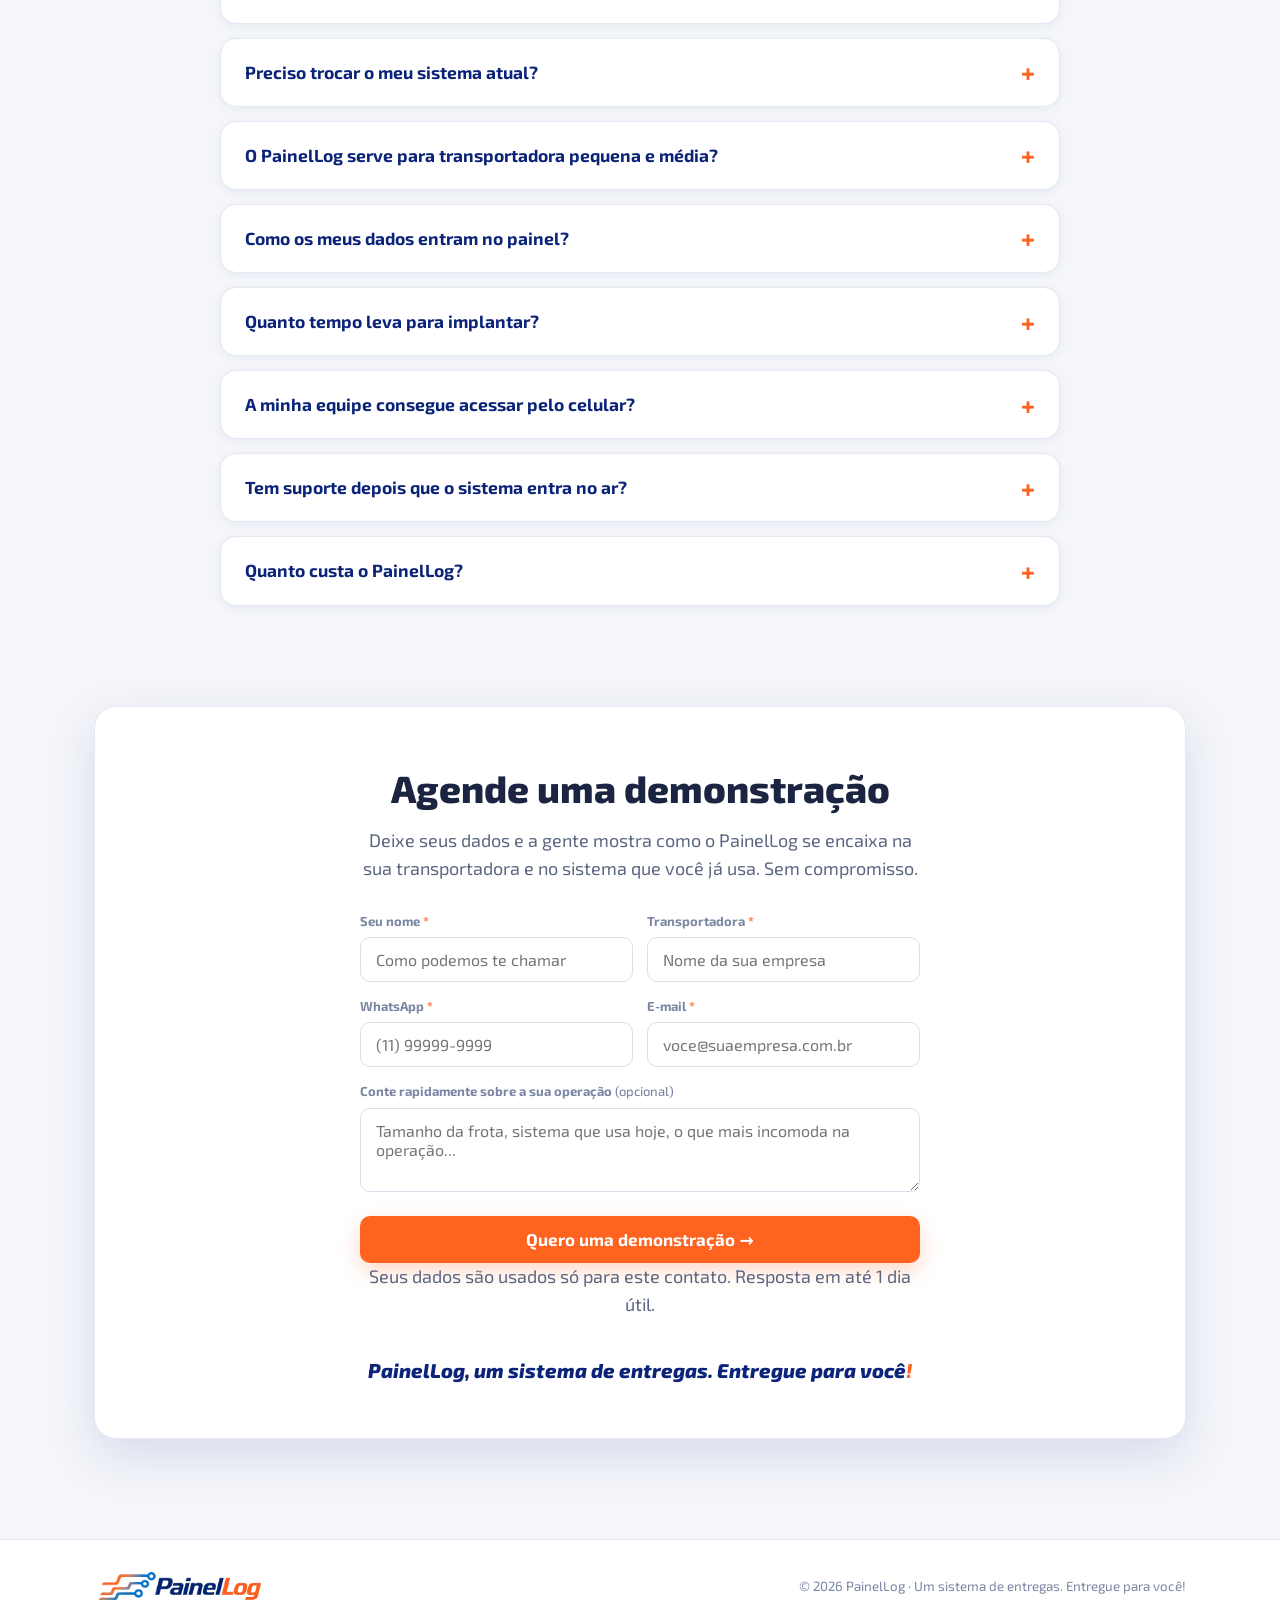
==== commit a14e1a42: "Adiciona formulario de leads (Web3Forms) e CNAME do dominio - Formulario de captura de leads na seca" ====
--- a/index.html
+++ b/index.html
@@ -164,6 +164,25 @@
 .signature{margin-top:36px;font-weight:800;font-style:italic;color:var(--pl-navy);font-size:20px}
 .signature .dot{color:var(--pl-orange)}
 
+/* Formulário de leads */
+.lead-form{max-width:560px;margin:4px auto 0;text-align:left}
+.lead-form .frow{display:grid;grid-template-columns:1fr 1fr;gap:14px}
+.lead-form .field{margin-top:14px}
+.lead-form label{display:block;font-size:13px;font-weight:700;color:var(--pl-text-4);margin-bottom:6px}
+.lead-form label .req{color:var(--pl-orange)}
+.lead-form input,.lead-form textarea,.lead-form select{width:100%;background:#fff;border:1px solid var(--pl-border);border-radius:var(--pl-radius-sm);padding:12px 15px;font:16px var(--pl-font);color:var(--pl-text);transition:.15s border-color,.15s box-shadow}
+.lead-form input:focus,.lead-form textarea:focus,.lead-form select:focus{outline:0;border-color:var(--pl-orange);box-shadow:0 0 0 3px rgba(255,99,32,.14)}
+.lead-form textarea{resize:vertical;min-height:84px}
+.lead-form .btn{width:100%;justify-content:center;margin-top:18px}
+.lead-form .hp{position:absolute;left:-9999px;opacity:0;height:0;overflow:hidden}
+.form-note{font-size:13px;color:var(--pl-text-4);margin-top:12px;text-align:center}
+.form-msg{display:none;margin-top:16px;padding:14px 16px;border-radius:var(--pl-radius-sm);font-weight:600;font-size:15px}
+.form-msg.ok{display:block;background:var(--pl-success-bg);color:var(--pl-success-fg)}
+.form-msg.err{display:block;background:var(--pl-danger-bg);color:var(--pl-danger-fg)}
+.or-sep{display:flex;align-items:center;gap:14px;color:var(--pl-text-4);font-size:13px;font-weight:600;margin:26px auto 0;max-width:560px}
+.or-sep::before,.or-sep::after{content:"";flex:1;height:1px;background:var(--pl-divider)}
+@media(max-width:560px){.lead-form .frow{grid-template-columns:1fr}}
+
 /* Footer */
 footer{background:var(--pl-surface);border-top:1px solid var(--pl-divider);margin-top:20px}
 footer .wrap{display:flex;align-items:center;justify-content:space-between;padding:28px 24px;flex-wrap:wrap;gap:16px}
@@ -435,14 +454,48 @@
 <section class="block" id="contato" style="padding-top:20px">
   <div class="wrap">
     <div class="cta">
-      <h2>Pronto para colocar a operação sob controle?</h2>
-      <p>Agende uma demonstração do PainelLog. Mostramos como ele se encaixa na sua transportadora e no sistema que você já usa.</p>
-      <div class="cta-row">
-        <!-- TODO: trocar NUMERO pelo WhatsApp real (formato 55DDDNUMERO) -->
-        <a href="https://wa.me/55SEUNUMERO?text=Quero%20uma%20demonstra%C3%A7%C3%A3o%20do%20PainelLog" class="btn btn--primary">Falar no WhatsApp <span class="todo">definir nº</span></a>
-        <!-- TODO: trocar pelo e-mail comercial real -->
-        <a href="mailto:contato@painellog.com.br?subject=Demonstra%C3%A7%C3%A3o%20PainelLog" class="btn btn--outline">Enviar e-mail <span class="todo">definir e-mail</span></a>
-      </div>
+      <h2>Agende uma demonstração</h2>
+      <p>Deixe seus dados e a gente mostra como o PainelLog se encaixa na sua transportadora e no sistema que você já usa. Sem compromisso.</p>
+
+      <form class="lead-form" id="leadForm" action="https://api.web3forms.com/submit" method="POST">
+        <input type="hidden" name="access_key" value="daa577fb-2550-4564-9cd9-cdb2c59abdf8">
+        <input type="hidden" name="subject" value="Novo lead do site PainelLog">
+        <input type="hidden" name="from_name" value="Site PainelLog">
+        <!-- honeypot anti-spam -->
+        <input type="checkbox" name="botcheck" class="hp" tabindex="-1" autocomplete="off">
+
+        <div class="frow">
+          <div class="field" style="margin-top:0">
+            <label for="f-nome">Seu nome <span class="req">*</span></label>
+            <input id="f-nome" type="text" name="nome" required autocomplete="name" placeholder="Como podemos te chamar">
+          </div>
+          <div class="field" style="margin-top:0">
+            <label for="f-empresa">Transportadora <span class="req">*</span></label>
+            <input id="f-empresa" type="text" name="transportadora" required autocomplete="organization" placeholder="Nome da sua empresa">
+          </div>
+        </div>
+
+        <div class="frow">
+          <div class="field">
+            <label for="f-whats">WhatsApp <span class="req">*</span></label>
+            <input id="f-whats" type="tel" name="whatsapp" required autocomplete="tel" inputmode="tel" placeholder="(11) 99999-9999">
+          </div>
+          <div class="field">
+            <label for="f-email">E-mail <span class="req">*</span></label>
+            <input id="f-email" type="email" name="email" required autocomplete="email" placeholder="voce@suaempresa.com.br">
+          </div>
+        </div>
+
+        <div class="field">
+          <label for="f-msg">Conte rapidamente sobre a sua operação <span style="font-weight:500;color:var(--pl-text-4)">(opcional)</span></label>
+          <textarea id="f-msg" name="mensagem" placeholder="Tamanho da frota, sistema que usa hoje, o que mais incomoda na operação..."></textarea>
+        </div>
+
+        <button type="submit" class="btn btn--primary" id="leadSubmit">Quero uma demonstração →</button>
+        <div class="form-msg" id="formMsg" role="status" aria-live="polite"></div>
+        <p class="form-note">Seus dados são usados só para este contato. Resposta em até 1 dia útil.</p>
+      </form>
+
       <div class="signature">PainelLog, um sistema de entregas. Entregue para você<span class="dot">!</span></div>
     </div>
   </div>
@@ -460,6 +513,46 @@
 document.querySelector('.menu-btn')?.addEventListener('click',function(){
   document.getElementById('funcionalidades')?.scrollIntoView({behavior:'smooth'});
 });
+
+// Envio do formulário de leads via Web3Forms (sem sair da página)
+(function(){
+  var form = document.getElementById('leadForm');
+  if(!form) return;
+  var btn = document.getElementById('leadSubmit');
+  var msg = document.getElementById('formMsg');
+  form.addEventListener('submit', function(e){
+    e.preventDefault();
+    msg.className = 'form-msg';
+    btn.disabled = true;
+    var original = btn.textContent;
+    btn.textContent = 'Enviando...';
+    var data = Object.fromEntries(new FormData(form).entries());
+    fetch('https://api.web3forms.com/submit', {
+      method: 'POST',
+      headers: { 'Content-Type': 'application/json', 'Accept': 'application/json' },
+      body: JSON.stringify(data)
+    })
+    .then(function(r){ return r.json(); })
+    .then(function(res){
+      if(res.success){
+        msg.textContent = 'Recebemos seus dados! Em breve a gente entra em contato.';
+        msg.className = 'form-msg ok';
+        form.reset();
+      } else {
+        msg.textContent = 'Não consegui enviar agora. Tente de novo em instantes.';
+        msg.className = 'form-msg err';
+      }
+    })
+    .catch(function(){
+      msg.textContent = 'Sem conexão no momento. Tente de novo em instantes.';
+      msg.className = 'form-msg err';
+    })
+    .finally(function(){
+      btn.disabled = false;
+      btn.textContent = original;
+    });
+  });
+})();
 </script>
 </body>
 </html>
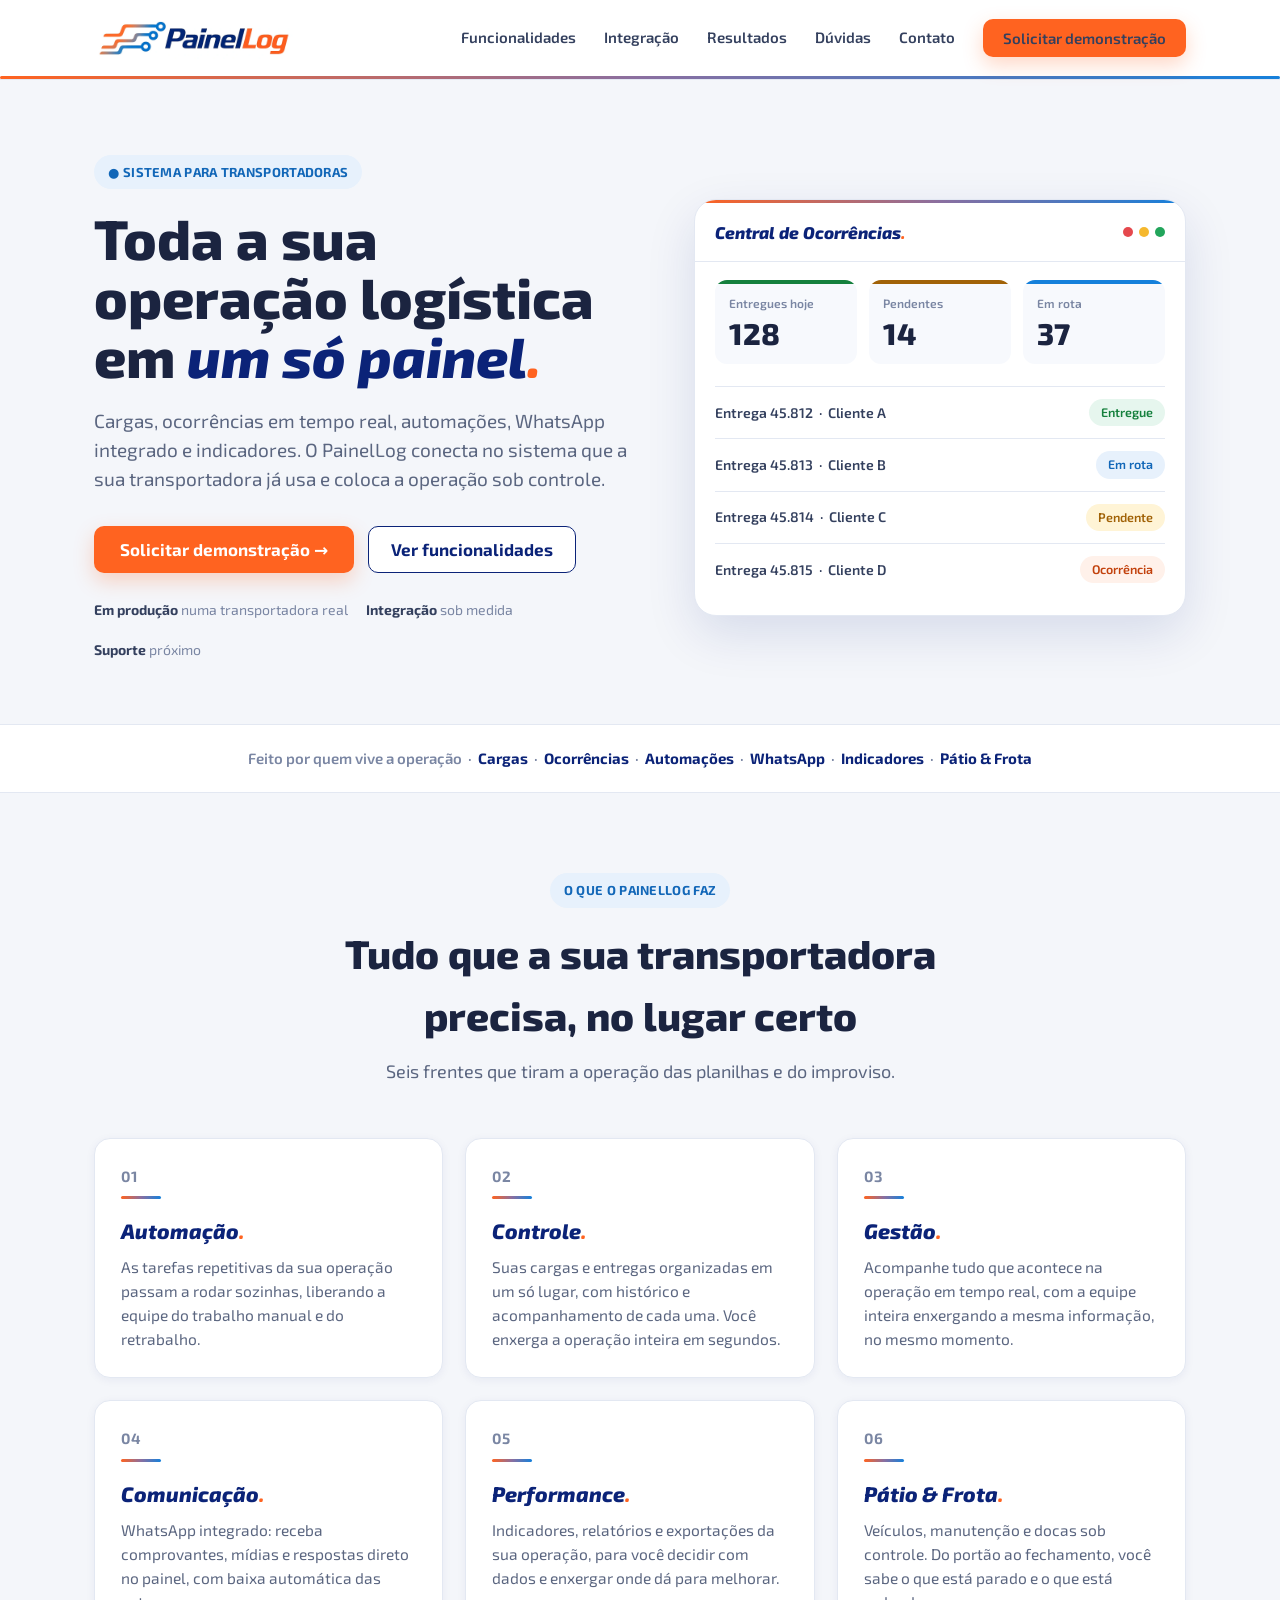
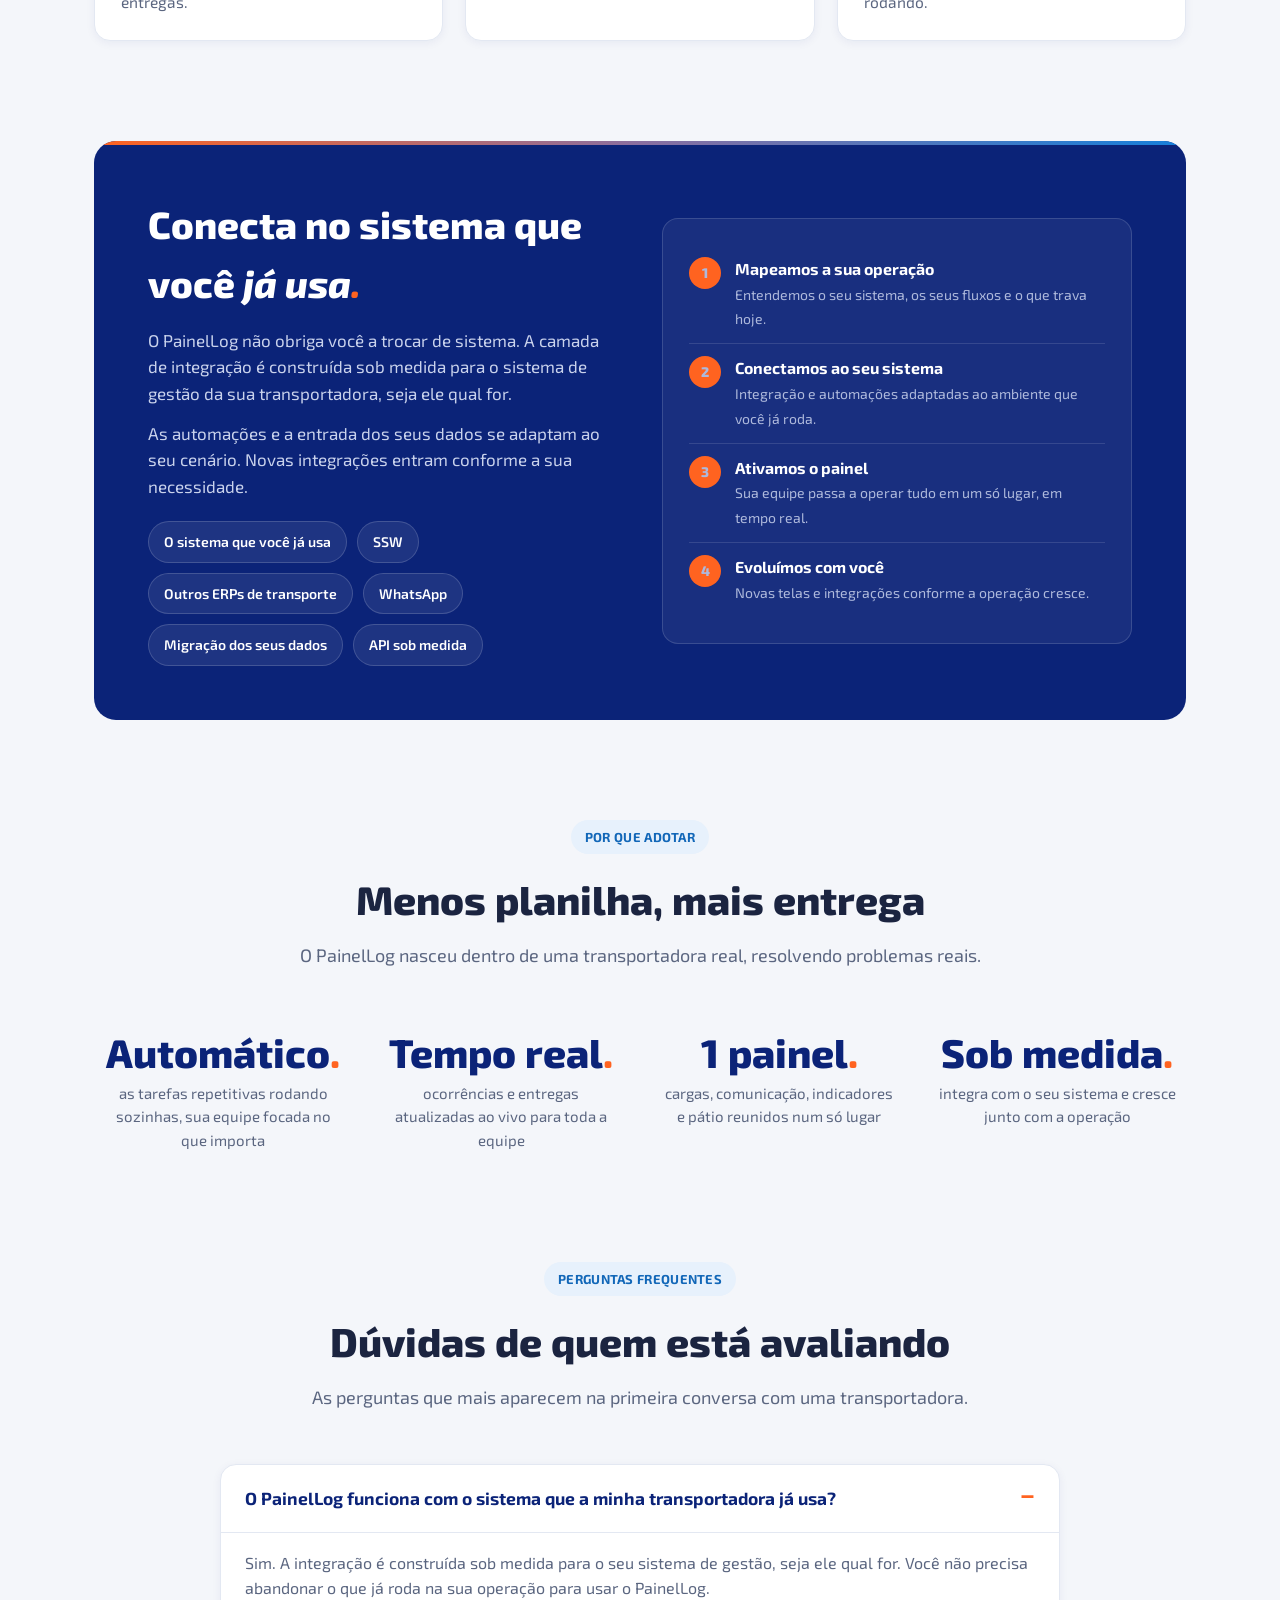
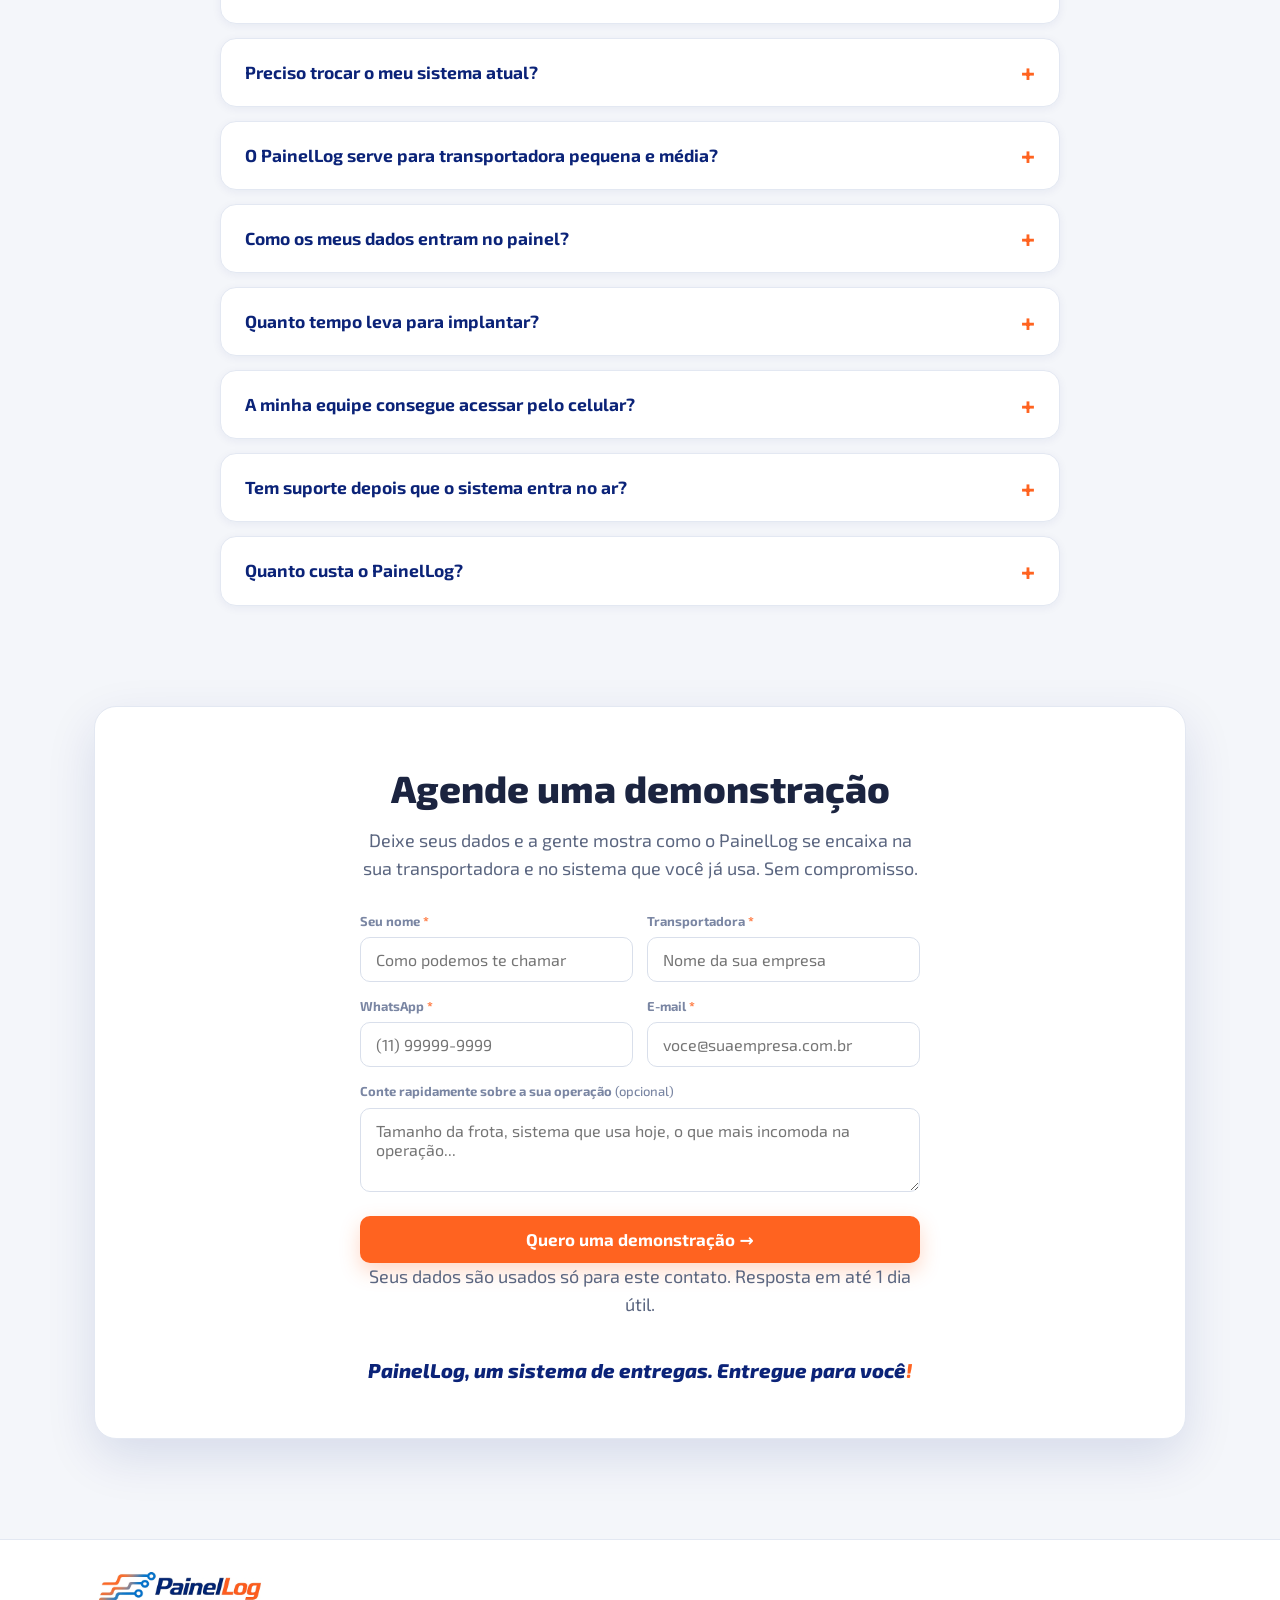
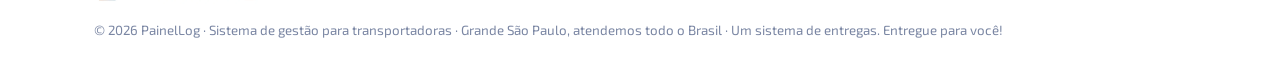
==== commit b674daef: "Pacote de SEO: meta tags, OG image, sitemap, robots e sinal de localizacao - Title com palavra-chave" ====
--- a/index.html
+++ b/index.html
@@ -3,12 +3,30 @@
 <head>
 <meta charset="utf-8">
 <meta name="viewport" content="width=device-width, initial-scale=1">
-<title>PainelLog | Um sistema de entregas. Entregue para você!</title>
-<meta name="description" content="PainelLog é o sistema de gestão para transportadoras: suas cargas, ocorrências em tempo real, automações, WhatsApp integrado, indicadores e controle de pátio e frota. Conecta no sistema que a sua transportadora já usa.">
-<meta property="og:title" content="PainelLog | sistema de entregas para transportadoras">
-<meta property="og:description" content="Automação, controle e gestão da sua operação logística em um só painel. Conecta no sistema que você já usa.">
+<title>PainelLog | Sistema de gestão para transportadoras</title>
+<meta name="description" content="Software de gestão para transportadoras de pequeno e médio porte: controle de cargas e entregas, ocorrências em tempo real, automação, WhatsApp integrado e indicadores. Conecta no sistema que você já usa. Peça uma demonstração.">
+<meta name="robots" content="index, follow, max-image-preview:large">
+<meta name="author" content="PainelLog">
+<meta name="theme-color" content="#0B2378">
+<link rel="canonical" href="https://painellogapp.com.br/">
+
+<!-- Open Graph (WhatsApp, Facebook, LinkedIn) -->
+<meta property="og:site_name" content="PainelLog">
+<meta property="og:title" content="PainelLog | Sistema de gestão para transportadoras">
+<meta property="og:description" content="Controle de cargas, ocorrências em tempo real, automação, WhatsApp e indicadores em um só painel. Conecta no sistema que a sua transportadora já usa.">
 <meta property="og:type" content="website">
 <meta property="og:locale" content="pt_BR">
+<meta property="og:url" content="https://painellogapp.com.br/">
+<meta property="og:image" content="https://painellogapp.com.br/og-image.png">
+<meta property="og:image:width" content="1200">
+<meta property="og:image:height" content="630">
+<meta property="og:image:alt" content="PainelLog — sistema de gestão para transportadoras">
+
+<!-- Twitter / X -->
+<meta name="twitter:card" content="summary_large_image">
+<meta name="twitter:title" content="PainelLog | Sistema de gestão para transportadoras">
+<meta name="twitter:description" content="Controle de cargas, ocorrências em tempo real, automação, WhatsApp e indicadores em um só painel. Conecta no sistema que você já usa.">
+<meta name="twitter:image" content="https://painellogapp.com.br/og-image.png">
 <link rel="preconnect" href="https://fonts.googleapis.com">
 <link rel="preconnect" href="https://fonts.gstatic.com" crossorigin>
 <link href="https://fonts.googleapis.com/css2?family=Exo+2:ital,wght@0,400;0,500;0,600;0,700;0,800;1,800&display=swap" rel="stylesheet">
@@ -230,6 +248,8 @@
   "@context": "https://schema.org",
   "@type": "SoftwareApplication",
   "name": "PainelLog",
+  "url": "https://painellogapp.com.br/",
+  "image": "https://painellogapp.com.br/og-image.png",
   "applicationCategory": "BusinessApplication",
   "applicationSubCategory": "Sistema de gestão para transportadoras",
   "operatingSystem": "Web",
@@ -237,6 +257,7 @@
   "slogan": "Um sistema de entregas. Entregue para você!",
   "description": "Sistema de gestão para transportadoras de pequeno e médio porte: controle de cargas e entregas, ocorrências em tempo real, automação de tarefas repetitivas, WhatsApp integrado, indicadores e controle de pátio e frota. Conecta no sistema de gestão que a transportadora já utiliza.",
   "audience": {"@type":"BusinessAudience","audienceType":"Transportadoras de pequeno e médio porte"},
+  "areaServed": {"@type":"Country","name":"Brasil"},
   "featureList": [
     "Automação de tarefas repetitivas da operação",
     "Controle de cargas e entregas com histórico",
@@ -245,7 +266,14 @@
     "Indicadores e relatórios",
     "Controle de pátio e frota"
   ],
-  "offers": {"@type":"Offer","priceCurrency":"BRL","availability":"https://schema.org/InStock"}
+  "offers": {"@type":"Offer","priceCurrency":"BRL","availability":"https://schema.org/InStock"},
+  "provider": {
+    "@type": "Organization",
+    "name": "PainelLog",
+    "url": "https://painellogapp.com.br/",
+    "areaServed": "BR",
+    "address": {"@type":"PostalAddress","addressRegion":"SP","addressCountry":"BR"}
+  }
 }
 </script>
 </head>
@@ -504,7 +532,7 @@
 <footer>
   <div class="wrap">
     <div class="brand"><img src="[data-uri]" alt="PainelLog"></div>
-    <small>© 2026 PainelLog · Um sistema de entregas. Entregue para você!</small>
+    <small>© 2026 PainelLog · Sistema de gestão para transportadoras · Grande São Paulo, atendemos todo o Brasil · Um sistema de entregas. Entregue para você!</small>
   </div>
 </footer>
 
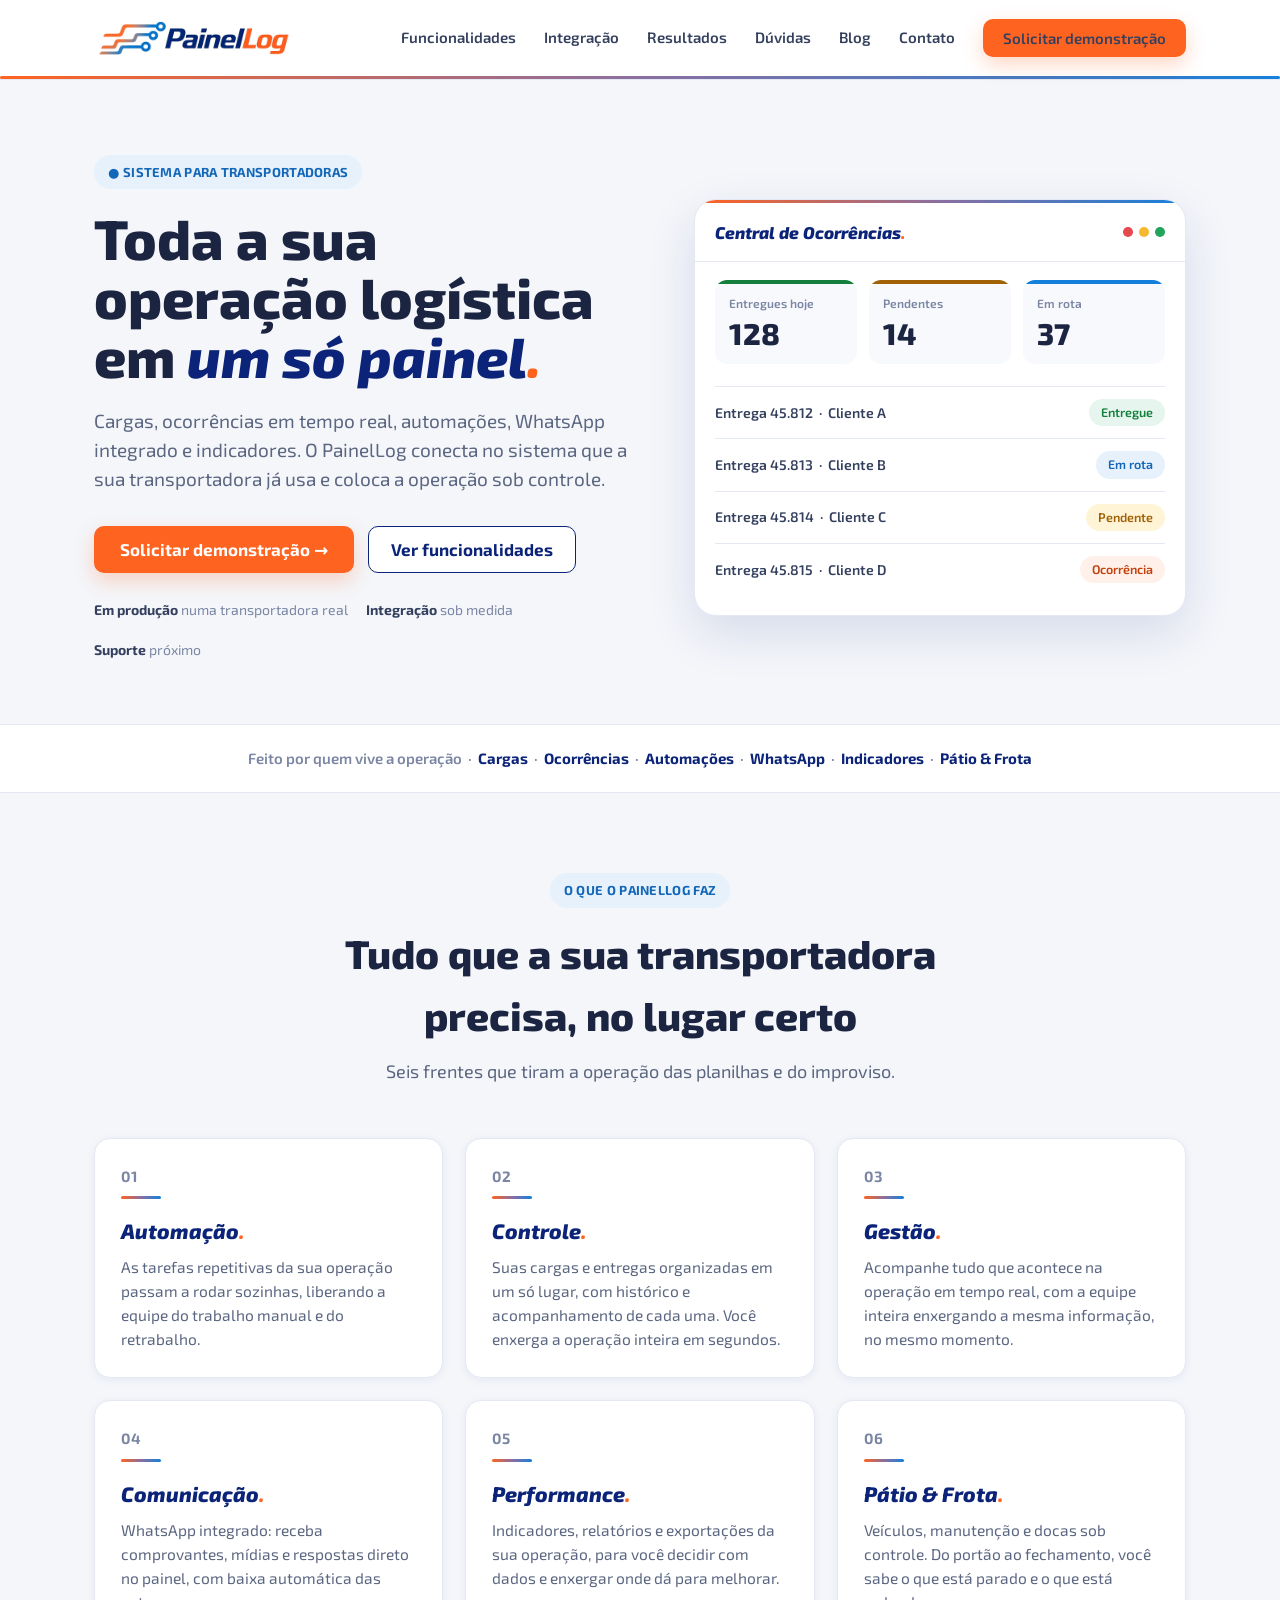
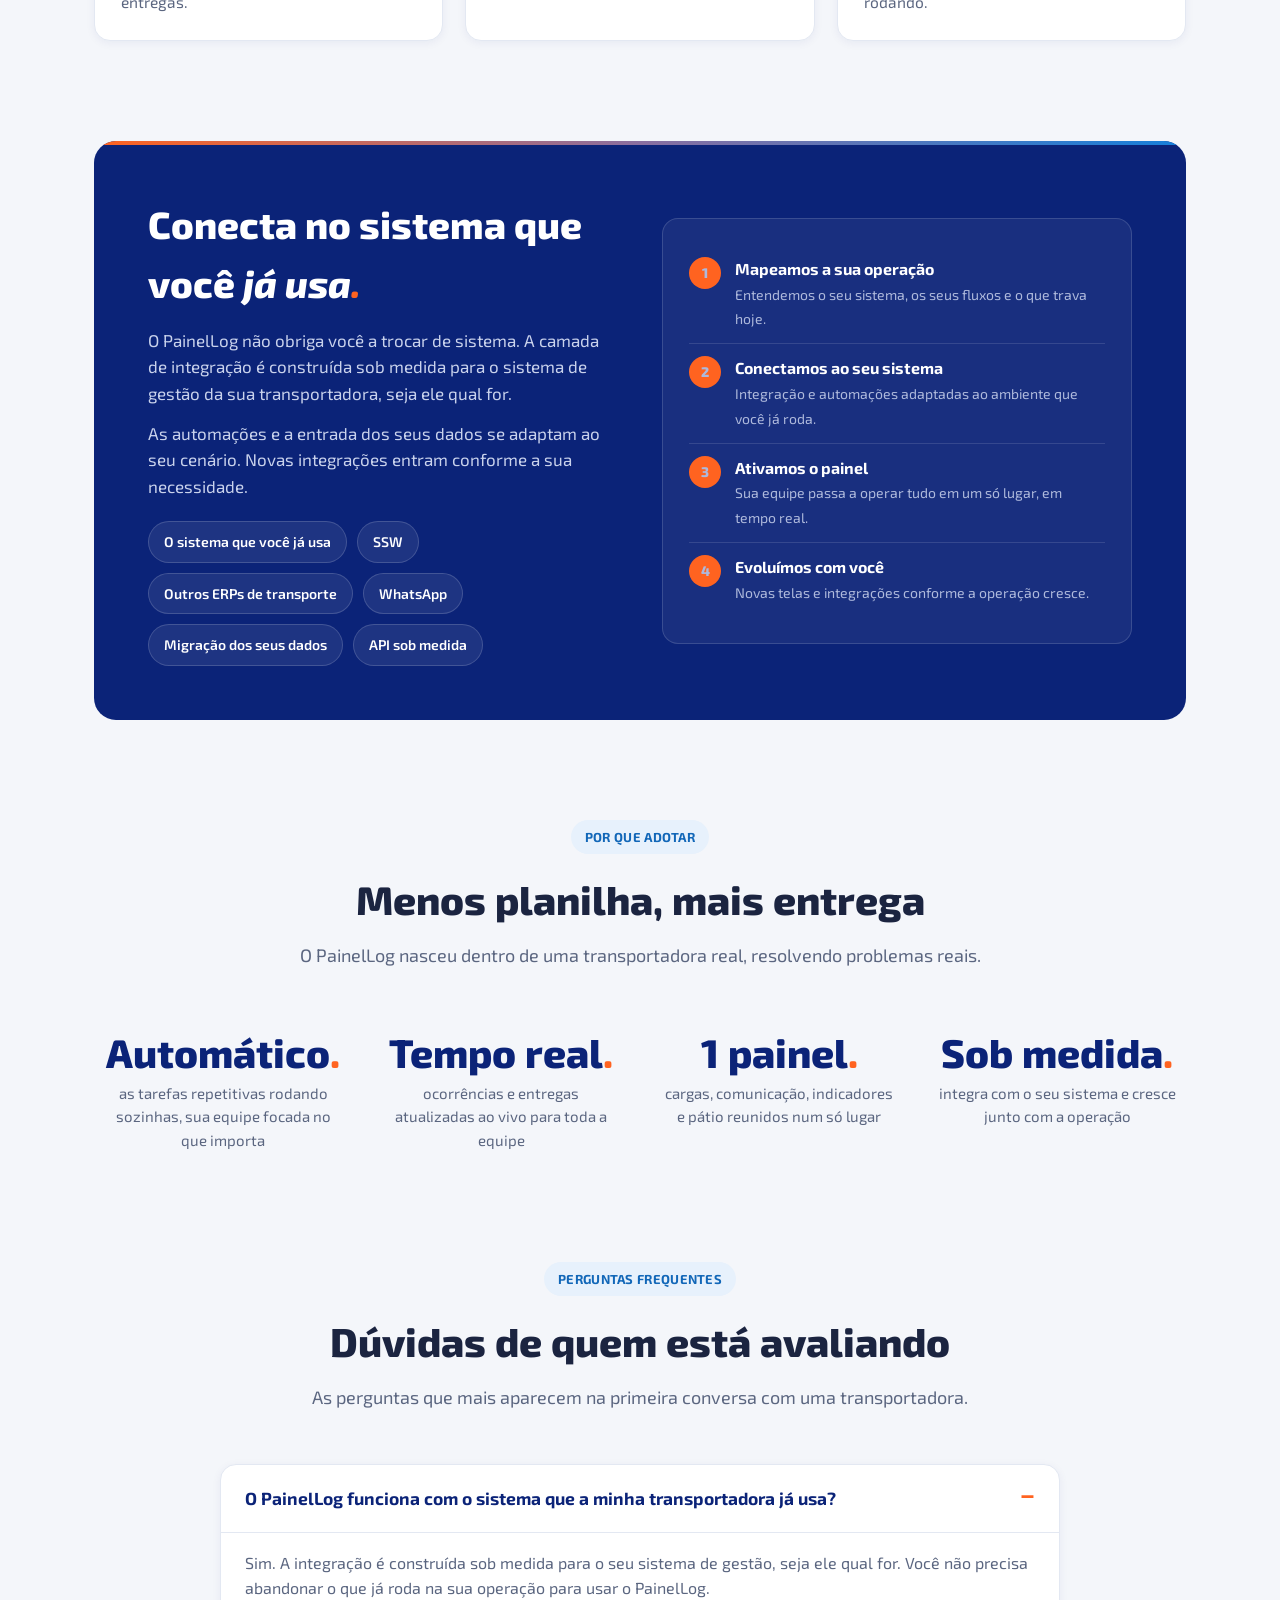
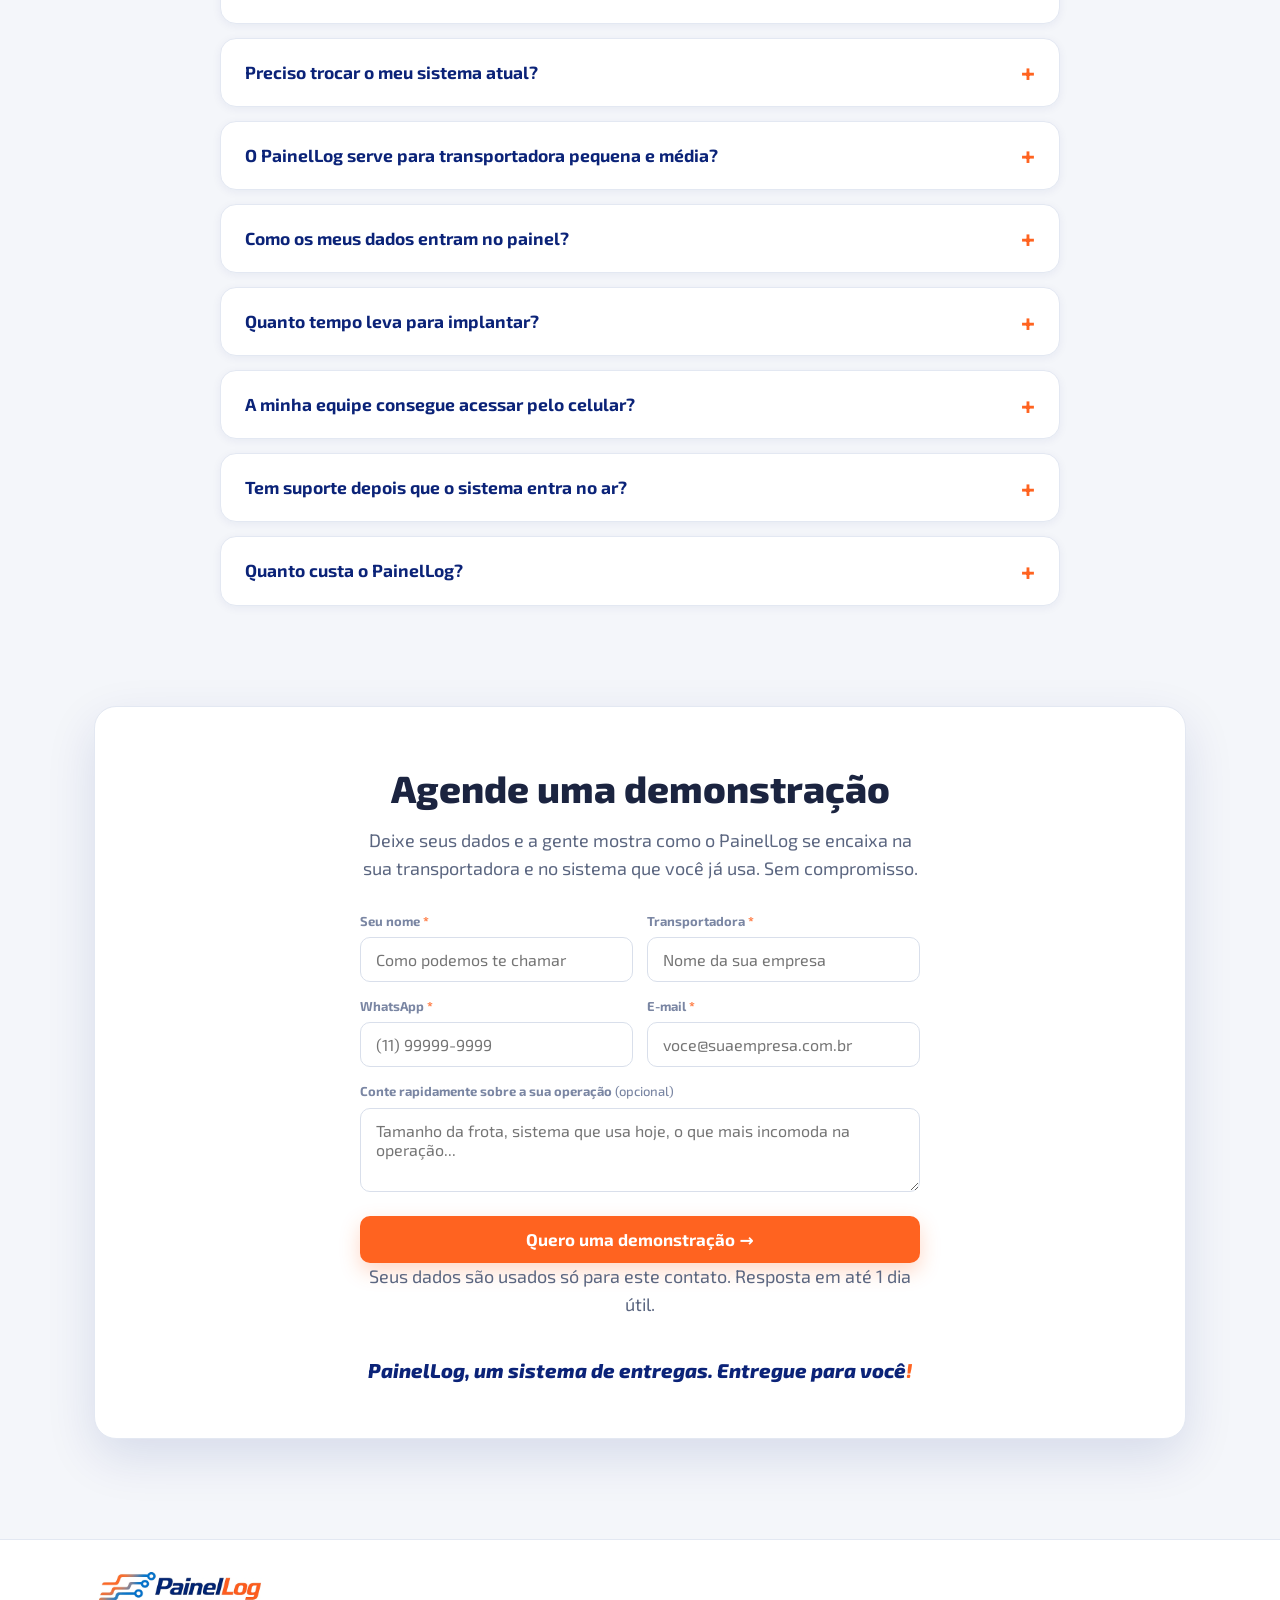
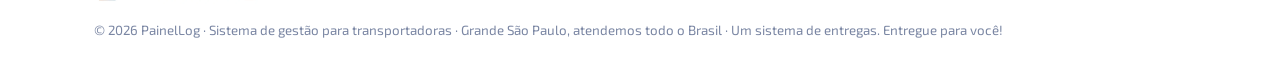
==== commit 3fe23201: "Adiciona blog com primeiro artigo e CSS compartilhado - assets/painellog.css: estilos da marca compa" ====
--- a/index.html
+++ b/index.html
@@ -289,6 +289,7 @@
       <a href="#integracao">Integração</a>
       <a href="#resultados">Resultados</a>
       <a href="#faq">Dúvidas</a>
+      <a href="blog/">Blog</a>
       <a href="#contato">Contato</a>
       <a href="#contato" class="btn btn--primary" style="padding:10px 20px;font-size:15px">Solicitar demonstração</a>
     </nav>
